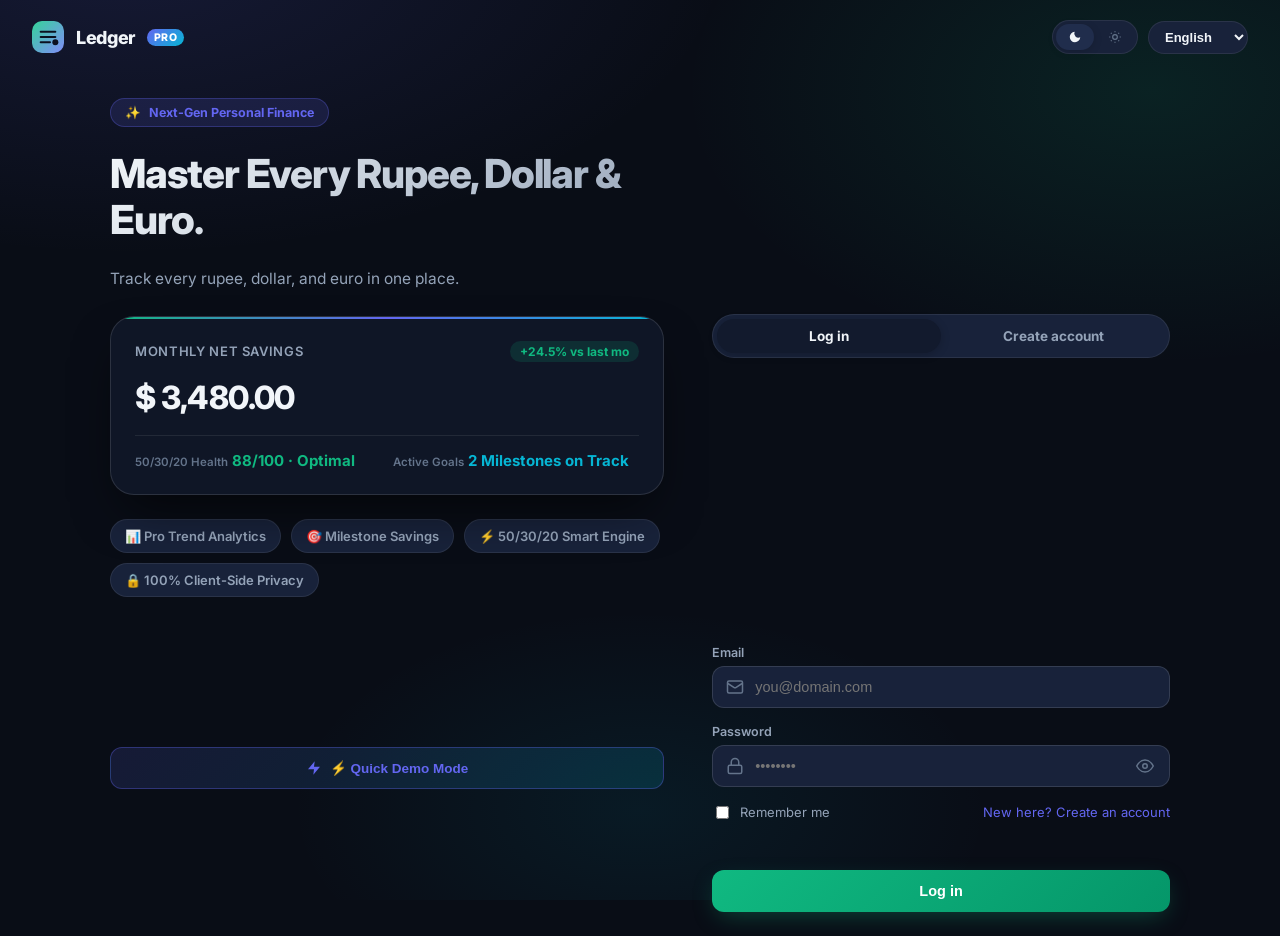
==== index.html @ 523d616c "feat: complete Ledger - next-gen personal wealth and financial operating system" ====
<!DOCTYPE html>
<html lang="en">
<head>
<meta charset="UTF-8">
<meta name="viewport" content="width=device-width, initial-scale=1.0">
<title>Ledger — Next-Gen Personal Wealth & Expenses</title>
<link rel="icon" href="assets/icon.svg" type="image/svg+xml">
<script src="js/theme.js?v=3.0"></script>
<link rel="preconnect" href="https://fonts.googleapis.com">
<link href="https://fonts.googleapis.com/css2?family=Inter:wght@400;500;600;700;800&display=swap" rel="stylesheet">
<link rel="stylesheet" href="css/style.css?v=3.0">
</head>
<body>

<div class="login-page-wrap">
  <!-- Top Navigation Header -->
  <header class="login-header">
    <div class="login-brand">
      <img src="assets/icon.svg" class="app-logo-img" width="34" height="34" alt="Ledger Logo">
      <span>Ledger</span>
      <span class="badge-pro">PRO</span>
    </div>
    <div class="login-header-actions">
      <div class="theme-switch">
        <button type="button" data-theme-btn="dark" title="Dark Mode">
          <svg viewBox="0 0 24 24" fill="currentColor"><path d="M21 12.6A9 9 0 1 1 11.4 3a7.2 7.2 0 0 0 9.6 9.6z"/></svg>
        </button>
        <button type="button" data-theme-btn="light" title="Light Mode">
          <svg viewBox="0 0 24 24" fill="none" stroke="currentColor" stroke-width="2"><circle cx="12" cy="12" r="4"/><path d="M12 2v2M12 20v2M4.9 4.9l1.4 1.4M17.7 17.7l1.4 1.4M2 12h2M20 12h2M4.9 19.1l1.4-1.4M17.7 6.3l1.4-1.4"/></svg>
        </button>
      </div>
      <select id="languageSelect" class="icon-select language-sync-select">
        <option value="en">English</option>
        <option value="hi">हिन्दी</option>
        <option value="es">Español</option>
        <option value="fr">Français</option>
      </select>
    </div>
  </header>

  <!-- Split Screen Content -->
  <main class="login-body">
    <div class="login-container-split">
      
      <!-- Left Showcase -->
      <section class="login-hero-showcase">
        <div class="hero-tag-badge">
          <span>✨</span>
          <span>Next-Gen Personal Finance</span>
        </div>
        <h1 class="hero-title">Master Every Rupee, Dollar & Euro.</h1>
        <p class="hero-subtitle" data-i18n="login_sub">
          Track every rupee, dollar, and euro in one place. Analyze spending velocity, automate 50/30/20 budgets, and crush your financial goals.
        </p>

        <!-- Dynamic Simulated Financial Card -->
        <div class="hero-preview-card">
          <div class="hero-card-header">
            <span class="hero-card-title">Monthly Net Savings</span>
            <span class="hero-card-badge">+24.5% vs last mo</span>
          </div>
          <div class="hero-card-amount">$ 3,480.00</div>
          
          <div class="hero-card-row">
            <div class="hero-card-stat">
              <span class="lbl">50/30/20 Health</span>
              <span class="num" style="color: var(--emerald);">88/100 · Optimal</span>
            </div>
            <div class="hero-card-stat">
              <span class="lbl">Active Goals</span>
              <span class="num" style="color: var(--cyan);">2 Milestones on Track</span>
            </div>
          </div>
        </div>

        <!-- Highlights Pills -->
        <div class="hero-feature-pills">
          <span class="hero-pill">📊 Pro Trend Analytics</span>
          <span class="hero-pill">🎯 Milestone Savings</span>
          <span class="hero-pill">⚡ 50/30/20 Smart Engine</span>
          <span class="hero-pill">🔒 100% Client-Side Privacy</span>
        </div>
      </section>

      <!-- Right Auth Card -->
        <!-- Active Session Quick Jump -->
        <div id="existingSessionNotice" class="hidden" style="margin-bottom: 16px; padding: 10px 14px; background: rgba(16, 185, 129, 0.12); border: 1px solid rgba(16, 185, 129, 0.3); border-radius: 10px; font-size: 13px; display: flex; align-items: center; justify-content: space-between;">
          <span style="color: var(--emerald); font-weight: 600;">Active: <span id="existingSessionEmail" style="color: var(--text-heading);"></span></span>
          <a href="app.html" style="color: var(--emerald); font-weight: 700; text-decoration: none;">Open App →</a>
        </div>

        <!-- Segmented Tab Switcher -->
        <div class="login-auth-tabs">
          <div class="login-auth-tab active" id="tabLogin" data-i18n="login_btn">Log in</div>
          <div class="login-auth-tab" id="tabSignup" data-i18n="signup_btn">Create account</div>
        </div>

        <!-- 1-Click Quick Demo Button -->
        <button type="button" class="btn-demo-mode" id="btnDemoLogin">
          <svg viewBox="0 0 24 24" width="16" height="16" fill="currentColor"><path d="M13 2L3 14h9l-1 8 10-12h-9l1-8z"/></svg>
          <span data-i18n="btn_demo_login">⚡ Quick Demo Mode</span>
        </button>

        <!-- LOGIN FORM -->
        <form id="loginForm">
          <div class="field">
            <label data-i18n="login_email">Email</label>
            <div class="input-with-icon">
              <svg class="input-icon-left" viewBox="0 0 24 24" width="18" height="18" fill="none" stroke="currentColor" stroke-width="2"><rect x="2" y="4" width="20" height="16" rx="2"/><path d="m22 7-8.97 5.7a1.94 1.94 0 0 1-2.06 0L2 7"/></svg>
              <input type="email" id="loginEmail" required autocomplete="email" placeholder="you@domain.com">
            </div>
          </div>

          <div class="field">
            <label data-i18n="login_password">Password</label>
            <div class="input-with-icon">
              <svg class="input-icon-left" viewBox="0 0 24 24" width="18" height="18" fill="none" stroke="currentColor" stroke-width="2"><rect x="3" y="11" width="18" height="11" rx="2" ry="2"/><path d="M7 11V7a5 5 0 0 1 10 0v4"/></svg>
              <input type="password" id="loginPassword" required autocomplete="current-password" placeholder="••••••••">
              <button type="button" class="input-toggle-pw" data-toggle-pw="loginPassword" title="Show/Hide Password">
                <svg viewBox="0 0 24 24" width="18" height="18" fill="none" stroke="currentColor" stroke-width="2"><path d="M1 12s4-8 11-8 11 8 11 8-4 8-11 8-11-8-11-8z"/><circle cx="12" cy="12" r="3"/></svg>
              </button>
            </div>
          </div>

          <div class="field-row-split">
            <label class="checkbox-wrap">
              <input type="checkbox" id="rememberMe">
              <span>Remember me</span>
            </label>
            <a href="#" id="toSignup" data-i18n="switch_to_signup">New here? Create account</a>
          </div>

          <div class="form-error" id="loginError"></div>

          <button type="submit" class="btn-primary" data-i18n="login_btn">Log in</button>
        </form>

        <!-- SIGNUP FORM -->
        <form id="signupForm" class="hidden">
          <div class="field">
            <label data-i18n="login_name">Full name</label>
            <div class="input-with-icon">
              <svg class="input-icon-left" viewBox="0 0 24 24" width="18" height="18" fill="none" stroke="currentColor" stroke-width="2"><path d="M20 21v-2a4 4 0 0 0-4-4H8a4 4 0 0 0-4 4v2"/><circle cx="12" cy="7" r="4"/></svg>
              <input type="text" id="signupName" required autocomplete="name" placeholder="Alex Vance">
            </div>
          </div>

          <div class="field">
            <label data-i18n="login_email">Email</label>
            <div class="input-with-icon">
              <svg class="input-icon-left" viewBox="0 0 24 24" width="18" height="18" fill="none" stroke="currentColor" stroke-width="2"><rect x="2" y="4" width="20" height="16" rx="2"/><path d="m22 7-8.97 5.7a1.94 1.94 0 0 1-2.06 0L2 7"/></svg>
              <input type="email" id="signupEmail" required autocomplete="email" placeholder="you@domain.com">
            </div>
          </div>

          <div class="field">
            <label data-i18n="login_password">Password</label>
            <div class="input-with-icon">
              <svg class="input-icon-left" viewBox="0 0 24 24" width="18" height="18" fill="none" stroke="currentColor" stroke-width="2"><rect x="3" y="11" width="18" height="11" rx="2" ry="2"/><path d="M7 11V7a5 5 0 0 1 10 0v4"/></svg>
              <input type="password" id="signupPassword" required autocomplete="new-password" placeholder="Create strong password">
              <button type="button" class="input-toggle-pw" data-toggle-pw="signupPassword" title="Show/Hide Password">
                <svg viewBox="0 0 24 24" width="18" height="18" fill="none" stroke="currentColor" stroke-width="2"><path d="M1 12s4-8 11-8 11 8 11 8-4 8-11 8-11-8-11-8z"/><circle cx="12" cy="12" r="3"/></svg>
              </button>
            </div>
            <!-- Password Strength Bar -->
            <div class="pw-strength-track">
              <div class="pw-strength-bar" id="pwStrengthBar"></div>
            </div>
            <span class="pw-strength-label" id="pwStrengthLabel"></span>
          </div>

          <div class="field-row-split">
            <span></span>
            <a href="#" id="toLogin" data-i18n="switch_to_login">Already have an account? Log in</a>
          </div>

          <div class="form-error" id="signupError"></div>

          <button type="submit" class="btn-primary" data-i18n="signup_btn">Create account</button>
        </form>

      </section>
    </div>
  </main>
</div>

<script src="js/i18n.js?v=3.0"></script>
<script src="js/currency.js?v=3.0"></script>
<script src="js/auth.js?v=3.0"></script>
</body>
</html>
---- css/style.css ----
:root {
  --bg: #090d16;
  --bg-elevated: #0e1526;
  --bg-card: rgba(18, 26, 45, 0.75);
  --surface: #121a2d;
  --surface-2: #18223a;
  --surface-3: #202d4c;
  --border: rgba(255, 255, 255, 0.08);
  --border-light: rgba(255, 255, 255, 0.12);
  --border-glow: rgba(99, 102, 241, 0.25);
  
  --text: #f1f5f9;
  --text-dim: #94a3b8;
  --text-faint: #64748b;

  --emerald: #10b981;
  --emerald-dim: rgba(16, 185, 129, 0.15);
  --emerald-glow: rgba(16, 185, 129, 0.35);

  --indigo: #6366f1;
  --indigo-dim: rgba(99, 102, 241, 0.15);
  --indigo-glow: rgba(99, 102, 241, 0.35);

  --rose: #f43f5e;
  --rose-dim: rgba(244, 63, 94, 0.15);
  --rose-glow: rgba(244, 63, 94, 0.35);

  --amber: #f59e0b;
  --amber-dim: rgba(245, 158, 11, 0.15);

  --cyan: #06b6d4;
  --cyan-dim: rgba(6, 182, 212, 0.15);

  --radius: 18px;
  --radius-sm: 12px;
  --radius-lg: 24px;
  --shadow: 0 16px 36px -12px rgba(0, 0, 0, 0.55);
  --shadow-lg: 0 24px 50px -15px rgba(0, 0, 0, 0.65);
  --topbar-bg: rgba(9, 13, 22, 0.85);

  --bg-glow-1: rgba(99, 102, 241, 0.14);
  --bg-glow-2: rgba(16, 185, 129, 0.12);
  --bg-glow-3: rgba(6, 182, 212, 0.08);
}

html[data-theme="light"] {
  --bg: #f8fafc;
  --bg-elevated: #ffffff;
  --bg-card: rgba(255, 255, 255, 0.85);
  --surface: #ffffff;
  --surface-2: #f1f5f9;
  --surface-3: #e2e8f0;
  --border: rgba(15, 23, 42, 0.08);
  --border-light: rgba(15, 23, 42, 0.12);
  --border-glow: rgba(99, 102, 241, 0.2);

  --text: #0f172a;
  --text-dim: #475569;
  --text-faint: #94a3b8;

  --emerald-dim: rgba(16, 185, 129, 0.12);
  --indigo-dim: rgba(99, 102, 241, 0.12);
  --rose-dim: rgba(244, 63, 94, 0.12);
  --amber-dim: rgba(245, 158, 11, 0.12);
  --cyan-dim: rgba(6, 182, 212, 0.12);

  --shadow: 0 12px 30px -10px rgba(15, 23, 42, 0.08);
  --shadow-lg: 0 20px 45px -12px rgba(15, 23, 42, 0.12);
  --topbar-bg: rgba(255, 255, 255, 0.85);

  --bg-glow-1: rgba(99, 102, 241, 0.07);
  --bg-glow-2: rgba(16, 185, 129, 0.06);
  --bg-glow-3: rgba(6, 182, 212, 0.05);
}

* { box-sizing: border-box; }

html, body {
  margin: 0;
  padding: 0;
  min-height: 100vh;
  background-color: var(--bg);
  background-image:
    radial-gradient(1000px 500px at 10% -5%, var(--bg-glow-1), transparent 60%),
    radial-gradient(850px 500px at 90% 10%, var(--bg-glow-2), transparent 55%),
    radial-gradient(700px 400px at 50% 90%, var(--bg-glow-3), transparent 50%);
  background-attachment: fixed;
  color: var(--text);
  font-family: "Inter", -apple-system, BlinkMacSystemFont, "Segoe UI", Roboto, sans-serif;
  -webkit-font-smoothing: antialiased;
  transition: background-color 0.25s ease, color 0.25s ease;
}

::-webkit-scrollbar { width: 8px; height: 8px; }
::-webkit-scrollbar-track { background: transparent; }
::-webkit-scrollbar-thumb { background: var(--surface-3); border-radius: 999px; }

a { color: var(--indigo); text-decoration: none; }
.hidden { display: none !important; }

img { max-width: 100%; height: auto; }
.app-logo-img,
.sidebar-brand img,
.topbar-mobile-brand img,
.login-brand img {
  width: 32px !important;
  height: 32px !important;
  max-width: 32px !important;
  max-height: 32px !important;
  object-fit: contain;
  flex-shrink: 0;
  display: block;
}

/* ==========================================================================
   BUTTONS & CONTROLS
   ========================================================================== */
.btn-primary {
  display: inline-flex;
  align-items: center;
  justify-content: center;
  gap: 8px;
  width: 100%;
  padding: 13px 20px;
  border-radius: var(--radius-sm);
  font-size: 14.5px;
  font-weight: 600;
  cursor: pointer;
  border: none;
  background: linear-gradient(135deg, #10b981, #059669);
  color: #ffffff;
  box-shadow: 0 8px 24px -6px var(--emerald-glow);
  transition: transform 0.15s ease, filter 0.15s ease, box-shadow 0.15s ease;
}
.btn-primary:hover {
  filter: brightness(1.08);
  transform: translateY(-1px);
  box-shadow: 0 12px 28px -6px var(--emerald-glow);
}
.btn-primary:active { transform: translateY(0); }

.btn-secondary {
  display: inline-flex;
  align-items: center;
  justify-content: center;
  gap: 8px;
  padding: 11px 18px;
  border-radius: var(--radius-sm);
  font-size: 14px;
  font-weight: 600;
  cursor: pointer;
  background: var(--surface-2);
  color: var(--text);
  border: 1px solid var(--border-light);
  transition: all 0.15s ease;
}
.btn-secondary:hover {
  background: var(--surface-3);
  border-color: var(--border-glow);
  transform: translateY(-1px);
}

.btn-demo-mode {
  display: inline-flex;
  align-items: center;
  justify-content: center;
  gap: 8px;
  width: 100%;
  padding: 12px 18px;
  border-radius: var(--radius-sm);
  font-size: 13.5px;
  font-weight: 700;
  cursor: pointer;
  background: linear-gradient(135deg, rgba(99, 102, 241, 0.15), rgba(6, 182, 212, 0.15));
  color: var(--indigo);
  border: 1px solid rgba(99, 102, 241, 0.35);
  transition: all 0.2s ease;
  margin-bottom: 20px;
}
.btn-demo-mode:hover {
  background: linear-gradient(135deg, rgba(99, 102, 241, 0.25), rgba(6, 182, 212, 0.25));
  border-color: var(--indigo);
  transform: translateY(-1px);
  box-shadow: 0 6px 20px -4px var(--indigo-glow);
}

.icon-btn {
  background: var(--surface-2);
  color: var(--text-dim);
  border: 1px solid var(--border);
  padding: 8px 14px;
  border-radius: 999px;
  font-size: 13px;
  font-weight: 600;
  cursor: pointer;
  display: inline-flex;
  align-items: center;
  gap: 6px;
  transition: all 0.15s ease;
}
.icon-btn:hover { color: var(--text); border-color: var(--indigo); }

.icon-select {
  background: var(--surface-2);
  color: var(--text);
  border: 1px solid var(--border);
  padding: 7px 12px;
  border-radius: 999px;
  font-size: 13px;
  font-weight: 600;
  cursor: pointer;
  outline: none;
  transition: border-color 0.15s ease;
}
.icon-select:focus, input:focus, select:focus, textarea:focus {
  outline: none;
  border-color: var(--indigo);
  box-shadow: 0 0 0 3px var(--indigo-dim);
}

/* Theme switcher switch */
.theme-switch {
  display: inline-flex;
  background: var(--surface-2);
  border: 1px solid var(--border);
  border-radius: 999px;
  padding: 3px;
  gap: 2px;
}
.theme-switch button {
  border: none;
  background: none;
  color: var(--text-faint);
  font-size: 12.5px;
  font-weight: 600;
  padding: 6px 12px;
  border-radius: 999px;
  cursor: pointer;
  display: flex;
  align-items: center;
  gap: 5px;
  transition: all 0.15s ease;
}
.theme-switch button svg { width: 14px; height: 14px; }
.theme-switch button.active {
  background: var(--surface-3);
  color: var(--text);
  box-shadow: 0 2px 8px rgba(0,0,0,0.15);
}

/* ==========================================================================
   LOGIN / SIGNUP MODERN SPLIT SCREEN
   ========================================================================== */
.login-page-wrap {
  min-height: 100vh;
  display: flex;
  flex-direction: column;
}

.login-header {
  padding: 20px 32px;
  display: flex;
  justify-content: space-between;
  align-items: center;
  z-index: 10;
}
.login-brand {
  display: flex;
  align-items: center;
  gap: 12px;
  font-weight: 800;
  font-size: 18px;
  letter-spacing: -0.02em;
}
.login-brand img { width: 34px; height: 34px; border-radius: 10px; }
.login-header-actions {
  display: flex;
  align-items: center;
  gap: 10px;
}

.login-body {
  flex: 1;
  display: flex;
  align-items: center;
  justify-content: center;
  padding: 24px;
}

.login-container-split {
  width: 100%;
  max-width: 1060px;
  display: grid;
  grid-template-columns: 1.15fr 0.95fr;
  gap: 48px;
  align-items: center;
}

@media (max-width: 900px) {
  .login-container-split {
    grid-template-columns: 1fr;
    max-width: 440px;
  }
  .login-hero-showcase {
    display: none !important;
  }
}

/* Left Hero Showcase */
.login-hero-showcase {
  display: flex;
  flex-direction: column;
  gap: 24px;
}
.hero-tag-badge {
  display: inline-flex;
  align-items: center;
  gap: 8px;
  padding: 6px 14px;
  border-radius: 999px;
  background: var(--indigo-dim);
  border: 1px solid rgba(99, 102, 241, 0.3);
  color: var(--indigo);
  font-size: 12.5px;
  font-weight: 700;
  width: fit-content;
}
.hero-title {
  font-size: 40px;
  font-weight: 800;
  line-height: 1.15;
  letter-spacing: -0.03em;
  margin: 0;
  background: linear-gradient(135deg, var(--text), var(--text-dim));
  -webkit-background-clip: text;
  -webkit-text-fill-color: transparent;
}
.hero-subtitle {
  font-size: 15.5px;
  line-height: 1.6;
  color: var(--text-dim);
  margin: 0;
}

/* Floating Simulated Financial Card */
.hero-preview-card {
  background: var(--bg-card);
  backdrop-filter: blur(20px);
  border: 1px solid var(--border-light);
  border-radius: var(--radius-lg);
  padding: 24px;
  box-shadow: var(--shadow-lg);
  position: relative;
  overflow: hidden;
}
.hero-preview-card::before {
  content: "";
  position: absolute;
  top: 0;
  left: 0;
  right: 0;
  height: 2px;
  background: linear-gradient(90deg, var(--emerald), var(--indigo), var(--cyan));
}
.hero-card-header {
  display: flex;
  justify-content: space-between;
  align-items: center;
  margin-bottom: 16px;
}
.hero-card-title { font-size: 13px; color: var(--text-dim); font-weight: 600; text-transform: uppercase; letter-spacing: 0.05em; }
.hero-card-badge { font-size: 12px; font-weight: 700; color: var(--emerald); background: var(--emerald-dim); padding: 3px 10px; border-radius: 999px; }
.hero-card-amount { font-size: 32px; font-weight: 800; letter-spacing: -0.02em; margin-bottom: 18px; }
.hero-card-row {
  display: grid;
  grid-template-columns: 1fr 1fr;
  gap: 12px;
  padding-top: 14px;
  border-top: 1px solid var(--border);
}
.hero-card-stat .lbl { font-size: 11.5px; color: var(--text-faint); font-weight: 600; }
.hero-card-stat .num { font-size: 15px; font-weight: 700; margin-top: 2px; }

.hero-feature-pills {
  display: flex;
  flex-wrap: wrap;
  gap: 10px;
}
.hero-pill {
  display: inline-flex;
  align-items: center;
  gap: 8px;
  padding: 8px 14px;
  background: var(--surface-2);
  border: 1px solid var(--border);
  border-radius: 999px;
  font-size: 13px;
  font-weight: 600;
  color: var(--text-dim);
}

/* Right Auth Card */
.login-card-container {
  background: var(--bg-card);
  backdrop-filter: blur(24px);
  border: 1px solid var(--border-light);
  border-radius: var(--radius-lg);
  padding: 38px 32px;
  box-shadow: var(--shadow-lg);
  width: 100%;
}

.login-auth-tabs {
  display: flex;
  background: var(--surface-2);
  padding: 4px;
  border-radius: 999px;
  border: 1px solid var(--border);
  margin-bottom: 22px;
}
.login-auth-tab {
  flex: 1;
  text-align: center;
  padding: 9px 0;
  font-size: 13.5px;
  font-weight: 700;
  color: var(--text-dim);
  cursor: pointer;
  border-radius: 999px;
  transition: all 0.2s ease;
}
.login-auth-tab.active {
  background: var(--surface);
  color: var(--text);
  box-shadow: 0 2px 10px rgba(0,0,0,0.2);
}

.field { margin-bottom: 16px; position: relative; }
.field label { display: block; font-size: 12.5px; font-weight: 600; color: var(--text-dim); margin-bottom: 6px; }
.input-with-icon { position: relative; display: flex; align-items: center; }
.input-icon-left { position: absolute; left: 14px; color: var(--text-faint); pointer-events: none; }
.input-with-icon input {
  width: 100%;
  padding: 12px 14px 12px 42px;
  border-radius: var(--radius-sm);
  border: 1px solid var(--border-light);
  background: var(--surface-2);
  color: var(--text);
  font-size: 14.5px;
  transition: all 0.15s ease;
}
.input-toggle-pw {
  position: absolute;
  right: 12px;
  background: none;
  border: none;
  color: var(--text-faint);
  cursor: pointer;
  padding: 4px;
  display: flex;
  align-items: center;
}
.input-toggle-pw:hover { color: var(--text); }

.field-row-split {
  display: flex;
  justify-content: space-between;
  align-items: center;
  font-size: 13px;
  color: var(--text-dim);
  margin-bottom: 18px;
}
.checkbox-wrap {
  display: flex;
  align-items: center;
  gap: 8px;
  cursor: pointer;
}
.checkbox-wrap input { cursor: pointer; accent-color: var(--indigo); }

.pw-strength-track {
  height: 4px;
  border-radius: 999px;
  background: var(--surface-3);
  margin-top: 6px;
  overflow: hidden;
}
.pw-strength-bar {
  height: 100%;
  width: 0%;
  transition: width 0.3s ease, background-color 0.3s ease;
}
.pw-strength-label {
  font-size: 11.5px;
  font-weight: 600;
  margin-top: 4px;
  display: block;
}

.form-error {
  color: var(--rose);
  font-size: 13px;
  min-height: 20px;
  margin-bottom: 10px;
  text-align: center;
}

.shake-error {
  animation: shake 0.4s ease-in-out;
}
@keyframes shake {
  0%, 100% { transform: translateX(0); }
  20%, 60% { transform: translateX(-6px); }
  40%, 80% { transform: translateX(6px); }
}

/* ==========================================================================
   APP SHELL LAYOUT (DESKTOP SIDEBAR + MOBILE BOTTOM BAR)
   ========================================================================== */
.app-layout {
  display: flex;
  min-height: 100vh;
}

/* Desktop Sidebar */
.app-sidebar {
  width: 250px;
  background: var(--bg-elevated);
  border-right: 1px solid var(--border);
  display: flex;
  flex-direction: column;
  position: sticky;
  top: 0;
  height: 100vh;
  z-index: 25;
}

.sidebar-brand {
  padding: 22px 20px;
  display: flex;
  align-items: center;
  gap: 12px;
  font-weight: 800;
  font-size: 18px;
  border-bottom: 1px solid var(--border);
}
.sidebar-brand img { width: 32px; height: 32px; border-radius: 9px; }
.badge-pro {
  font-size: 10.5px;
  font-weight: 800;
  padding: 2px 7px;
  border-radius: 999px;
  background: linear-gradient(135deg, var(--indigo), var(--cyan));
  color: #fff;
  letter-spacing: 0.05em;
}

.sidebar-nav {
  padding: 18px 12px;
  display: flex;
  flex-direction: column;
  gap: 4px;
  flex: 1;
}

.sidebar-link {
  display: flex;
  align-items: center;
  gap: 12px;
  padding: 11px 14px;
  border-radius: var(--radius-sm);
  color: var(--text-dim);
  font-size: 14px;
  font-weight: 600;
  cursor: pointer;
  background: transparent;
  border: none;
  width: 100%;
  text-align: left;
  transition: all 0.15s ease;
}
.sidebar-link svg { width: 20px; height: 20px; flex-shrink: 0; }
.sidebar-link:hover { color: var(--text); background: var(--surface-2); }
.sidebar-link.active {
  color: var(--emerald);
  background: var(--emerald-dim);
  font-weight: 700;
}

/* Sidebar mini widget */
.sidebar-widget {
  margin: 12px;
  padding: 14px;
  border-radius: var(--radius-sm);
  background: var(--surface-2);
  border: 1px solid var(--border);
}
.sidebar-widget-header {
  display: flex;
  justify-content: space-between;
  font-size: 11.5px;
  color: var(--text-faint);
  font-weight: 600;
  margin-bottom: 6px;
}
.sidebar-widget-amt {
  font-size: 15px;
  font-weight: 800;
  margin-bottom: 8px;
}
.sidebar-progress-track {
  height: 6px;
  border-radius: 999px;
  background: var(--surface-3);
  overflow: hidden;
}
.sidebar-progress-fill {
  height: 100%;
  background: linear-gradient(90deg, var(--emerald), var(--indigo));
  transition: width 0.4s ease;
}

.sidebar-footer {
  padding: 16px;
  border-top: 1px solid var(--border);
  display: flex;
  align-items: center;
  justify-content: space-between;
}
.sidebar-user-info {
  display: flex;
  align-items: center;
  gap: 10px;
  min-width: 0;
}
.user-avatar-initials {
  width: 36px;
  height: 36px;
  border-radius: 50%;
  background: linear-gradient(135deg, var(--indigo), var(--emerald));
  color: #fff;
  font-size: 13px;
  font-weight: 700;
  display: flex;
  align-items: center;
  justify-content: center;
  flex-shrink: 0;
}
.user-meta { min-width: 0; }
.user-name-display {
  font-size: 13.5px;
  font-weight: 700;
  white-space: nowrap;
  overflow: hidden;
  text-overflow: ellipsis;
}
.user-status-text { font-size: 11.5px; color: var(--emerald); }

/* Main app content container */
.app-main {
  flex: 1;
  display: flex;
  flex-direction: column;
  min-width: 0;
}

/* App Topbar */
.app-topbar {
  display: flex;
  align-items: center;
  justify-content: space-between;
  padding: 16px 28px;
  background: var(--topbar-bg);
  backdrop-filter: blur(16px);
  border-bottom: 1px solid var(--border);
  position: sticky;
  top: 0;
  z-index: 20;
}
.topbar-mobile-brand {
  display: none;
  align-items: center;
  gap: 10px;
  font-weight: 800;
  font-size: 17px;
}
.topbar-mobile-brand img { width: 30px; height: 30px; border-radius: 9px; }

.topbar-greeting {
  display: flex;
  flex-direction: column;
}
.topbar-greeting-sub { font-size: 12px; color: var(--text-faint); font-weight: 600; text-transform: uppercase; letter-spacing: 0.05em; }
.topbar-greeting-title { font-size: 18px; font-weight: 800; letter-spacing: -0.02em; }

.topbar-controls {
  display: flex;
  align-items: center;
  gap: 10px;
}

/* Section styling */
.section {
  max-width: 1140px;
  width: 100%;
  margin: 0 auto;
  padding: 28px 24px 96px;
  animation: fadeIn 0.25s ease;
}
@keyframes fadeIn {
  from { opacity: 0; transform: translateY(8px); }
  to { opacity: 1; transform: none; }
}

.section-header {
  display: flex;
  justify-content: space-between;
  align-items: center;
  margin-bottom: 24px;
  flex-wrap: wrap;
  gap: 12px;
}
.section-title {
  font-size: 24px;
  font-weight: 800;
  letter-spacing: -0.02em;
  margin: 0;
}
.section-desc {
  font-size: 13.5px;
  color: var(--text-dim);
  margin-top: 2px;
}

/* Responsive Hide/Show */
@media (max-width: 899px) {
  .app-sidebar { display: none !important; }
  .topbar-mobile-brand { display: flex !important; }
  .topbar-greeting { display: none; }
  .bottom-nav { display: flex !important; }
  .section { padding: 20px 16px 100px; }
}
@media (max-width: 680px) {
  .topbar-controls .active-rate-indicator { display: none; }
}
@media (min-width: 900px) {
  .bottom-nav { display: none !important; }
}

/* ==========================================================================
   CARDS & GRIDS
   ========================================================================== */
.card {
  background: var(--bg-card);
  backdrop-filter: blur(16px);
  border: 1px solid var(--border);
  border-radius: var(--radius);
  padding: 22px;
  margin-bottom: 20px;
  box-shadow: var(--shadow);
  transition: border-color 0.2s ease;
}
.card:hover { border-color: var(--border-light); }

.card-title {
  font-size: 13px;
  font-weight: 700;
  color: var(--text-dim);
  text-transform: uppercase;
  letter-spacing: 0.05em;
  margin: 0 0 16px;
  display: flex;
  align-items: center;
  justify-content: space-between;
}

/* 4 Metrics Strip */
.stats-grid-4 {
  display: grid;
  grid-template-columns: repeat(4, 1fr);
  gap: 16px;
  margin-bottom: 22px;
}
@media (max-width: 1024px) { .stats-grid-4 { grid-template-columns: repeat(2, 1fr); } }
@media (max-width: 480px) { .stats-grid-4 { grid-template-columns: 1fr; } }

.stat-card {
  background: var(--bg-card);
  backdrop-filter: blur(16px);
  border: 1px solid var(--border);
  border-radius: var(--radius);
  padding: 18px 20px;
  box-shadow: var(--shadow);
  display: flex;
  flex-direction: column;
  gap: 10px;
  position: relative;
  overflow: hidden;
}
.stat-card::after {
  content: "";
  position: absolute;
  top: 0; left: 0; right: 0;
  height: 3px;
}
.stat-card.stat-income::after { background: var(--emerald); }
.stat-card.stat-expense::after { background: var(--rose); }
.stat-card.stat-savings::after { background: var(--indigo); }
.stat-card.stat-goals::after { background: var(--cyan); }

.stat-header {
  display: flex;
  justify-content: space-between;
  align-items: center;
}
.stat-label { font-size: 12.5px; font-weight: 600; color: var(--text-dim); }
.stat-icon {
  width: 32px;
  height: 32px;
  border-radius: 9px;
  display: flex;
  align-items: center;
  justify-content: center;
  font-size: 15px;
}
.stat-income .stat-icon { background: var(--emerald-dim); color: var(--emerald); }
.stat-expense .stat-icon { background: var(--rose-dim); color: var(--rose); }
.stat-savings .stat-icon { background: var(--indigo-dim); color: var(--indigo); }
.stat-goals .stat-icon { background: var(--cyan-dim); color: var(--cyan); }

.stat-num {
  font-size: 24px;
  font-weight: 800;
  letter-spacing: -0.02em;
  font-feature-settings: "tnum";
}
.stat-income .stat-num { color: var(--emerald); }
.stat-expense .stat-num { color: var(--rose); }
.stat-savings .stat-num { color: var(--indigo); }
.stat-goals .stat-num { color: var(--cyan); }

.stat-subtext {
  font-size: 12px;
  color: var(--text-faint);
  display: flex;
  align-items: center;
  gap: 6px;
}

/* Monthly Budget Burn & Pace Meter */
.budget-pace-widget {
  background: var(--bg-card);
  backdrop-filter: blur(16px);
  border: 1px solid var(--border);
  border-radius: var(--radius);
  padding: 20px 22px;
  margin-bottom: 22px;
  box-shadow: var(--shadow);
}
.pace-header {
  display: flex;
  justify-content: space-between;
  align-items: center;
  margin-bottom: 12px;
}
.pace-title { font-size: 13.5px; font-weight: 700; color: var(--text); display: flex; align-items: center; gap: 8px; }
.pace-stats { font-size: 13px; font-weight: 700; color: var(--text-dim); }

.pace-bar-track {
  height: 10px;
  border-radius: 999px;
  background: var(--surface-2);
  overflow: hidden;
  margin-bottom: 12px;
}
.pace-bar-fill {
  height: 100%;
  border-radius: 999px;
  transition: width 0.4s ease;
}
.pace-bar-fill.bg-emerald { background: linear-gradient(90deg, #10b981, #34d399); }
.pace-bar-fill.bg-amber { background: linear-gradient(90deg, #f59e0b, #fbbf24); }
.pace-bar-fill.bg-rose { background: linear-gradient(90deg, #f43f5e, #fb7185); }

.pace-footer-meta {
  display: flex;
  justify-content: space-between;
  align-items: center;
  font-size: 12.5px;
  color: var(--text-dim);
}

/* 2-Column Dashboard Grid */
.dashboard-grid-2 {
  display: grid;
  grid-template-columns: 1.15fr 0.85fr;
  gap: 20px;
}
@media (max-width: 900px) { .dashboard-grid-2 { grid-template-columns: 1fr; } }

/* Recommendations Widget */
.rec-list { list-style: none; margin: 0; padding: 0; display: flex; flex-direction: column; gap: 10px; }
.rec-item {
  display: flex;
  gap: 12px;
  align-items: flex-start;
  font-size: 13.5px;
  line-height: 1.5;
  padding: 12px 14px;
  border-radius: var(--radius-sm);
  border: 1px solid var(--border);
  background: var(--surface-2);
}
.rec-item.rec-emerald { border-color: rgba(16, 185, 129, 0.3); background: rgba(16, 185, 129, 0.08); }
.rec-item.rec-amber { border-color: rgba(245, 158, 11, 0.3); background: rgba(245, 158, 11, 0.08); }
.rec-item.rec-rose { border-color: rgba(244, 63, 94, 0.3); background: rgba(244, 63, 94, 0.08); }
.rec-item.rec-indigo { border-color: rgba(99, 102, 241, 0.3); background: rgba(99, 102, 241, 0.08); }
.rec-icon { font-size: 16px; flex-shrink: 0; margin-top: 1px; }
.rec-text { color: var(--text); }

/* ==========================================================================
   TRANSACTIONS & EXPENSES LIST
   ========================================================================== */
.entry-row {
  display: flex;
  align-items: center;
  justify-content: space-between;
  gap: 14px;
  padding: 13px 8px;
  border-bottom: 1px solid var(--border);
  transition: background 0.15s ease;
}
.entry-row:last-child { border-bottom: none; }
.entry-row:hover { background: var(--surface-2); border-radius: 10px; }

.entry-left { display: flex; align-items: center; gap: 14px; min-width: 0; }
.entry-icon {
  width: 40px;
  height: 40px;
  border-radius: 12px;
  display: flex;
  align-items: center;
  justify-content: center;
  font-size: 18px;
  background: var(--surface-2);
  border: 1px solid var(--border);
  flex-shrink: 0;
}
.entry-info { min-width: 0; }
.entry-title { font-size: 14.5px; font-weight: 600; white-space: nowrap; overflow: hidden; text-overflow: ellipsis; }
.entry-sub {
  font-size: 12px;
  color: var(--text-faint);
  margin-top: 3px;
  display: flex;
  align-items: center;
  gap: 6px;
  flex-wrap: wrap;
}
.entry-notes { font-style: italic; color: var(--text-dim); }

.cat-badge {
  display: inline-block;
  font-size: 11px;
  font-weight: 700;
  padding: 2px 8px;
  border-radius: 999px;
  background: var(--emerald-dim);
  color: var(--emerald);
}

.pay-method-badge {
  display: inline-block;
  font-size: 11px;
  font-weight: 600;
  padding: 2px 7px;
  border-radius: 999px;
  background: var(--surface-3);
  color: var(--text-dim);
}

.entry-right {
  display: flex;
  align-items: center;
  gap: 12px;
  flex-shrink: 0;
}
.entry-amt { font-size: 15px; font-weight: 800; font-feature-settings: "tnum"; }
.entry-amt.expense { color: var(--rose); }
.entry-amt.income { color: var(--emerald); }

.entry-actions { display: flex; align-items: center; gap: 4px; }
.entry-btn-edit, .entry-del {
  background: none;
  border: none;
  color: var(--text-faint);
  cursor: pointer;
  padding: 6px;
  border-radius: 8px;
  display: flex;
  align-items: center;
  justify-content: center;
  transition: all 0.15s ease;
}
.entry-btn-edit:hover { color: var(--indigo); background: var(--indigo-dim); }
.entry-del:hover { color: var(--rose); background: var(--rose-dim); }

.list-empty {
  text-align: center;
  color: var(--text-faint);
  padding: 32px 16px;
  font-size: 14px;
}

/* Filter toolbar */
.expenses-filter-bar {
  display: grid;
  grid-template-columns: 2fr 1fr 1fr 1fr auto;
  gap: 12px;
  margin-bottom: 18px;
  align-items: center;
}
@media (max-width: 900px) {
  .expenses-filter-bar {
    grid-template-columns: 1fr 1fr;
  }
}
@media (max-width: 500px) {
  .expenses-filter-bar {
    grid-template-columns: 1fr;
  }
}

.search-input-wrap { position: relative; display: flex; align-items: center; }
.search-input-wrap svg { position: absolute; left: 12px; color: var(--text-faint); pointer-events: none; }
.search-input-wrap input {
  width: 100%;
  padding: 10px 14px 10px 38px;
  border-radius: var(--radius-sm);
  border: 1px solid var(--border);
  background: var(--surface-2);
  color: var(--text);
  font-size: 13.5px;
}

.filter-select {
  padding: 10px 12px;
  border-radius: var(--radius-sm);
  border: 1px solid var(--border);
  background: var(--surface-2);
  color: var(--text);
  font-size: 13px;
  font-weight: 600;
  cursor: pointer;
}

/* ==========================================================================
   ANALYSIS / CHARTS PRO HUB
   ========================================================================== */
.timeframe-selector-bar {
  display: flex;
  background: var(--surface-2);
  border: 1px solid var(--border);
  border-radius: 999px;
  padding: 4px;
  gap: 4px;
  width: fit-content;
  margin-bottom: 22px;
}
.timeframe-btn {
  border: none;
  background: none;
  color: var(--text-dim);
  font-size: 13px;
  font-weight: 700;
  padding: 7px 16px;
  border-radius: 999px;
  cursor: pointer;
  transition: all 0.15s ease;
}
.timeframe-btn.active {
  background: var(--surface);
  color: var(--text);
  box-shadow: 0 2px 8px rgba(0,0,0,0.15);
}

.analysis-charts-grid {
  display: grid;
  grid-template-columns: 1.15fr 0.85fr;
  gap: 20px;
  margin-bottom: 20px;
}
@media (max-width: 900px) { .analysis-charts-grid { grid-template-columns: 1fr; } }

.chart-card-container {
  min-height: 320px;
  position: relative;
}

/* Category Doughnut Center HUD */
.doughnut-hud-wrapper {
  position: relative;
  height: 280px;
  display: flex;
  align-items: center;
  justify-content: center;
}
.doughnut-center-hud {
  position: absolute;
  text-align: center;
  pointer-events: none;
}
.doughnut-center-hud .hud-lbl { font-size: 12px; color: var(--text-faint); font-weight: 600; text-transform: uppercase; }
.doughnut-center-hud .hud-amt { font-size: 22px; font-weight: 800; color: var(--text); letter-spacing: -0.02em; margin-top: 2px; }
.doughnut-center-hud .hud-sub { font-size: 11.5px; color: var(--text-dim); }

/* Category Matrix List */
.cat-matrix-list {
  display: flex;
  flex-direction: column;
  gap: 10px;
  max-height: 280px;
  overflow-y: auto;
  padding-right: 4px;
}
.cat-matrix-item {
  padding: 8px 10px;
  border-radius: 10px;
  background: var(--surface-2);
  border: 1px solid var(--border);
}
.cat-matrix-header {
  display: flex;
  justify-content: space-between;
  align-items: center;
  margin-bottom: 6px;
}
.cat-matrix-left { display: flex; align-items: center; gap: 8px; font-size: 13px; font-weight: 600; }
.cat-matrix-badge {
  width: 24px;
  height: 24px;
  border-radius: 6px;
  display: inline-flex;
  align-items: center;
  justify-content: center;
  font-size: 12px;
}
.cat-matrix-right { font-size: 13px; font-weight: 700; display: flex; align-items: center; gap: 8px; }
.cat-matrix-pct { color: var(--text-faint); font-size: 12px; font-weight: 600; }
.cat-matrix-bar-track { height: 5px; border-radius: 999px; background: var(--surface-3); overflow: hidden; }
.cat-matrix-bar-fill { height: 100%; border-radius: 999px; }

/* Financial Health Score Widget */
.health-score-container {
  display: flex;
  align-items: center;
  gap: 24px;
  padding: 16px;
  background: var(--surface-2);
  border-radius: var(--radius-sm);
  border: 1px solid var(--border);
  margin-top: 14px;
}
@media (max-width: 600px) { .health-score-container { flex-direction: column; text-align: center; } }

.health-circle-wrap {
  width: 86px;
  height: 86px;
  border-radius: 50%;
  background: linear-gradient(135deg, rgba(16, 185, 129, 0.2), rgba(99, 102, 241, 0.2));
  border: 3px solid var(--emerald);
  display: flex;
  flex-direction: column;
  align-items: center;
  justify-content: center;
  flex-shrink: 0;
}
.health-score-num { font-size: 26px; font-weight: 800; color: var(--emerald); line-height: 1; }
.health-score-max { font-size: 11px; color: var(--text-faint); font-weight: 600; }

.health-details { flex: 1; }
.health-score-badge {
  display: inline-block;
  padding: 3px 10px;
  border-radius: 999px;
  font-size: 12px;
  font-weight: 700;
  margin-bottom: 6px;
}
.badge-emerald { background: var(--emerald-dim); color: var(--emerald); }
.badge-indigo { background: var(--indigo-dim); color: var(--indigo); }
.badge-amber { background: var(--amber-dim); color: var(--amber); }
.badge-rose { background: var(--rose-dim); color: var(--rose); }

.health-score-msg { font-size: 13px; color: var(--text-dim); line-height: 1.5; margin: 0 0 10px; }

.health-503020-bars {
  display: grid;
  grid-template-columns: repeat(3, 1fr);
  gap: 8px;
}
.health-bar-col .lbl { font-size: 11px; color: var(--text-faint); font-weight: 600; display: block; margin-bottom: 4px; }
.health-mini-track { height: 6px; border-radius: 999px; background: var(--surface-3); overflow: hidden; }
.health-mini-fill { height: 100%; border-radius: 999px; }

/* ==========================================================================
   SAVINGS GOALS
   ========================================================================== */
.goals-grid {
  display: grid;
  grid-template-columns: repeat(auto-fill, minmax(320px, 1fr));
  gap: 18px;
}

.goal-card {
  background: var(--bg-card);
  backdrop-filter: blur(16px);
  border: 1px solid var(--border);
  border-radius: var(--radius);
  padding: 20px;
  box-shadow: var(--shadow);
  display: flex;
  flex-direction: column;
  gap: 14px;
  transition: transform 0.2s ease, border-color 0.2s ease;
}
.goal-card:hover { transform: translateY(-2px); border-color: var(--border-light); }
.goal-card.goal-completed {
  border-color: rgba(16, 185, 129, 0.4);
  background: linear-gradient(180deg, var(--bg-card), rgba(16, 185, 129, 0.05));
}

.goal-top {
  display: flex;
  justify-content: space-between;
  align-items: flex-start;
}
.goal-header-left { display: flex; align-items: center; gap: 12px; }
.goal-icon-badge {
  width: 42px;
  height: 42px;
  border-radius: 12px;
  background: var(--indigo-dim);
  display: flex;
  align-items: center;
  justify-content: center;
  font-size: 20px;
}
.goal-name { font-size: 16px; font-weight: 700; color: var(--text); }
.goal-target-sub { font-size: 12px; color: var(--text-faint); margin-top: 2px; }
.goal-days-badge {
  display: inline-block;
  padding: 2px 7px;
  border-radius: 999px;
  background: var(--surface-2);
  color: var(--cyan);
  font-size: 11px;
  font-weight: 600;
}

.goal-pct-badge {
  font-size: 13px;
  font-weight: 800;
  padding: 4px 10px;
  border-radius: 999px;
  background: var(--indigo-dim);
  color: var(--indigo);
}
.goal-pct-badge.completed { background: var(--emerald-dim); color: var(--emerald); }

.goal-metrics {
  display: grid;
  grid-template-columns: repeat(3, 1fr);
  gap: 8px;
  background: var(--surface-2);
  padding: 12px 10px;
  border-radius: var(--radius-sm);
  text-align: center;
}
.goal-metric-col .lbl { font-size: 11px; color: var(--text-faint); font-weight: 600; display: block; margin-bottom: 2px; }
.goal-metric-col .val { font-size: 13.5px; font-weight: 800; }
.goal-metric-col .val.emerald { color: var(--emerald); }

.goal-bar-track {
  height: 9px;
  border-radius: 999px;
  background: var(--surface-2);
  overflow: hidden;
}
.goal-bar-fill {
  height: 100%;
  border-radius: 999px;
  background: linear-gradient(90deg, var(--emerald), var(--cyan));
  transition: width 0.4s ease;
}

.goal-quick-actions {
  display: flex;
  align-items: center;
  gap: 8px;
  flex-wrap: wrap;
}
.goal-chip-btn {
  background: var(--surface-2);
  border: 1px solid var(--border);
  color: var(--text-dim);
  border-radius: 999px;
  padding: 6px 12px;
  font-size: 12px;
  font-weight: 700;
  cursor: pointer;
  transition: all 0.15s ease;
}
.goal-chip-btn:hover { background: var(--surface-3); color: var(--text); border-color: var(--indigo); }

.goal-fund-input-wrap {
  display: flex;
  flex: 1;
  min-width: 140px;
  gap: 6px;
}
.goal-fund-input-wrap input {
  flex: 1;
  padding: 7px 10px;
  border-radius: 8px;
  border: 1px solid var(--border);
  background: var(--surface-2);
  color: var(--text);
  font-size: 13px;
}
.btn-deposit {
  padding: 7px 12px;
  border-radius: 8px;
  background: var(--indigo-dim);
  color: var(--indigo);
  border: 1px solid rgba(99, 102, 241, 0.3);
  font-size: 12.5px;
  font-weight: 700;
  cursor: pointer;
  white-space: nowrap;
}
.btn-deposit:hover { background: var(--indigo); color: #fff; }

.goal-del-btn {
  background: none;
  border: none;
  color: var(--text-faint);
  cursor: pointer;
  padding: 6px;
  border-radius: 8px;
  display: flex;
  align-items: center;
}
.goal-del-btn:hover { color: var(--rose); background: var(--rose-dim); }

/* ==========================================================================
   CALCULATOR & 50/30/20 PLANNER
   ========================================================================== */
.calc-card-container {
  max-width: 460px;
  margin: 0 auto 24px;
}
.calc-display-wrap {
  background: var(--surface-2);
  border: 1px solid var(--border);
  border-radius: var(--radius-sm);
  padding: 18px 16px;
  margin-bottom: 16px;
  text-align: right;
}
.calc-sub-display {
  font-size: 13px;
  color: var(--text-faint);
  min-height: 18px;
  margin-bottom: 4px;
}
.calc-display {
  font-size: 36px;
  font-weight: 800;
  letter-spacing: -0.02em;
  font-feature-settings: "tnum";
  overflow-x: auto;
  white-space: nowrap;
}

.calc-grid {
  display: grid;
  grid-template-columns: repeat(4, 1fr);
  gap: 10px;
}
.calc-grid button {
  padding: 16px 0;
  border-radius: var(--radius-sm);
  border: 1px solid var(--border);
  background: var(--surface-2);
  color: var(--text);
  font-size: 17px;
  font-weight: 700;
  cursor: pointer;
  transition: all 0.12s ease;
}
.calc-grid button:active { transform: scale(0.95); }
.calc-grid button:hover { background: var(--surface-3); border-color: var(--border-light); }
.calc-grid button.op { background: var(--indigo-dim); color: var(--indigo); border-color: rgba(99, 102, 241, 0.25); }
.calc-grid button.clear { background: var(--rose-dim); color: var(--rose); border-color: rgba(244, 63, 94, 0.25); }
.calc-grid button.eq {
  background: linear-gradient(135deg, var(--emerald), #059669);
  color: #fff;
  border: none;
  box-shadow: 0 4px 14px -3px var(--emerald-glow);
}

.budget-comparison-grid {
  display: grid;
  grid-template-columns: repeat(3, 1fr);
  gap: 14px;
  margin-top: 14px;
}
@media (max-width: 600px) { .budget-comparison-grid { grid-template-columns: 1fr; } }

.budget-box {
  background: var(--surface-2);
  border: 1px solid var(--border);
  border-radius: var(--radius-sm);
  padding: 16px;
  display: flex;
  flex-direction: column;
  gap: 8px;
}
.budget-box .lbl { font-size: 12px; color: var(--text-dim); font-weight: 700; }
.budget-box .target-num { font-size: 20px; font-weight: 800; color: var(--text); }
.budget-box .actual-sub { font-size: 12px; color: var(--text-faint); margin-top: 4px; }

/* ==========================================================================
   SETTINGS & MODALS
   ========================================================================== */
.settings-section-card {
  margin-bottom: 20px;
}
.settings-row {
  display: flex;
  align-items: center;
  justify-content: space-between;
  gap: 16px;
  padding: 16px 4px;
  border-bottom: 1px solid var(--border);
}
.settings-row:last-child { border-bottom: none; }
.settings-label { font-size: 15px; font-weight: 700; }
.settings-sub { font-size: 13px; color: var(--text-faint); margin-top: 2px; }

.btn-danger {
  display: inline-flex;
  align-items: center;
  justify-content: center;
  gap: 8px;
  padding: 10px 18px;
  border-radius: var(--radius-sm);
  font-size: 13.5px;
  font-weight: 700;
  cursor: pointer;
  background: var(--rose-dim);
  color: var(--rose);
  border: 1px solid rgba(244, 63, 94, 0.35);
  transition: all 0.15s ease;
}
.btn-danger:hover {
  background: rgba(244, 63, 94, 0.25);
  border-color: var(--rose);
}

.settings-toast {
  font-size: 13px;
  color: var(--emerald);
  min-height: 20px;
  margin-top: 10px;
  font-weight: 600;
}

/* Modal overlay */
.modal-overlay {
  position: fixed;
  top: 0; left: 0; right: 0; bottom: 0;
  background: rgba(0, 0, 0, 0.7);
  backdrop-filter: blur(8px);
  display: flex;
  align-items: center;
  justify-content: center;
  z-index: 50;
  padding: 20px;
}
.modal-dialog {
  background: var(--bg-card);
  backdrop-filter: blur(24px);
  border: 1px solid var(--border-light);
  border-radius: var(--radius-lg);
  padding: 28px;
  max-width: 500px;
  width: 100%;
  box-shadow: var(--shadow-lg);
}
.modal-title { font-size: 18px; font-weight: 800; margin: 0 0 18px; }
.modal-actions { display: flex; justify-content: flex-end; gap: 10px; margin-top: 20px; }

/* Forms elements */
.form-row { margin-bottom: 16px; }
.form-row label { display: block; font-size: 12.5px; font-weight: 600; color: var(--text-dim); margin-bottom: 6px; }
.form-row input, .form-row select, .form-row textarea {
  width: 100%;
  padding: 11px 13px;
  border-radius: var(--radius-sm);
  border: 1px solid var(--border-light);
  background: var(--surface-2);
  color: var(--text);
  font-size: 14.5px;
}
.form-grid-2 { display: grid; grid-template-columns: 1fr 1fr; gap: 12px; }
@media (max-width: 480px) { .form-grid-2 { grid-template-columns: 1fr; } }

/* Mobile Bottom Nav */
.bottom-nav {
  position: fixed;
  bottom: 0; left: 0; right: 0;
  z-index: 30;
  display: flex;
  justify-content: space-around;
  background: var(--topbar-bg);
  backdrop-filter: blur(18px);
  border-top: 1px solid var(--border);
  padding: 8px 6px calc(8px + env(safe-area-inset-bottom));
}
.nav-btn {
  background: none;
  border: none;
  color: var(--text-faint);
  cursor: pointer;
  display: flex;
  flex-direction: column;
  align-items: center;
  gap: 4px;
  font-size: 11px;
  font-weight: 600;
  padding: 6px 8px;
  border-radius: 12px;
  flex: 1;
  max-width: 88px;
  transition: all 0.15s ease;
}
.nav-btn svg { width: 22px; height: 22px; }
.nav-btn.active { color: var(--emerald); background: var(--emerald-dim); }

/* ==========================================================================
   AI FINANCIAL COPILOT & WEALTH INTELLIGENCE
   ========================================================================== */

.ai-copilot-card {
  position: relative;
  overflow: hidden;
  border: 1px solid rgba(99, 102, 241, 0.28) !important;
  background: linear-gradient(135deg, rgba(18, 26, 45, 0.85) 0%, rgba(24, 34, 58, 0.75) 100%) !important;
  box-shadow: 0 12px 32px -8px rgba(0, 0, 0, 0.45), 0 0 20px -8px rgba(99, 102, 241, 0.2) !important;
}

.ai-copilot-header {
  display: flex;
  justify-content: space-between;
  align-items: center;
  margin-bottom: 16px;
  padding-bottom: 12px;
  border-bottom: 1px solid var(--border);
}

.ai-copilot-orb {
  width: 34px;
  height: 34px;
  border-radius: 50%;
  background: linear-gradient(135deg, #6366f1, #06b6d4);
  display: flex;
  align-items: center;
  justify-content: center;
  font-size: 15px;
  color: #fff;
  font-weight: 800;
  box-shadow: 0 0 16px rgba(99, 102, 241, 0.55);
  animation: aiOrbPulse 3s ease-in-out infinite;
}

.ai-copilot-orb-lg {
  width: 44px;
  height: 44px;
  border-radius: 50%;
  background: linear-gradient(135deg, #6366f1, #06b6d4);
  display: flex;
  align-items: center;
  justify-content: center;
  font-size: 20px;
  color: #fff;
  font-weight: 800;
  box-shadow: 0 0 22px rgba(99, 102, 241, 0.6);
  animation: aiOrbPulse 3s ease-in-out infinite;
}

@keyframes aiOrbPulse {
  0%, 100% {
    transform: scale(1);
    box-shadow: 0 0 14px rgba(99, 102, 241, 0.45);
  }
  50% {
    transform: scale(1.06);
    box-shadow: 0 0 24px rgba(6, 182, 212, 0.7);
  }
}

.ai-copilot-title {
  font-size: 15px;
  font-weight: 800;
  letter-spacing: -0.2px;
  color: var(--text);
}

.ai-copilot-status {
  font-size: 12px;
  font-weight: 600;
  color: var(--emerald);
  margin-top: 2px;
  transition: color 0.2s ease;
}

.ai-copilot-badge {
  font-size: 10px;
  font-weight: 800;
  letter-spacing: 0.5px;
  padding: 2px 7px;
  border-radius: 999px;
  background: linear-gradient(135deg, rgba(99, 102, 241, 0.25), rgba(6, 182, 212, 0.25));
  color: #a5b4fc;
  border: 1px solid rgba(99, 102, 241, 0.4);
}

.ai-insights-container {
  display: flex;
  flex-direction: column;
  gap: 10px;
  margin-bottom: 16px;
}

.ai-insight-card {
  padding: 12px 14px;
  border-radius: var(--radius-sm);
  background: var(--surface-2);
  border: 1px solid var(--border);
  border-left-width: 4px;
  transition: transform 0.15s ease, border-color 0.15s ease;
}

.ai-insight-card:hover {
  transform: translateX(2px);
  border-color: var(--border-light);
}

.ai-insight-emerald {
  border-left-color: var(--emerald);
  background: linear-gradient(90deg, rgba(16, 185, 129, 0.08) 0%, var(--surface-2) 60%);
}

.ai-insight-amber {
  border-left-color: var(--amber);
  background: linear-gradient(90deg, rgba(245, 158, 11, 0.08) 0%, var(--surface-2) 60%);
}

.ai-insight-rose {
  border-left-color: var(--rose);
  background: linear-gradient(90deg, rgba(244, 63, 94, 0.08) 0%, var(--surface-2) 60%);
}

.ai-insight-indigo {
  border-left-color: var(--indigo);
  background: linear-gradient(90deg, rgba(99, 102, 241, 0.08) 0%, var(--surface-2) 60%);
}

.ai-insight-top {
  display: flex;
  align-items: center;
  gap: 8px;
  margin-bottom: 4px;
}

.ai-insight-icon {
  font-size: 15px;
}

.ai-insight-title {
  font-size: 13.5px;
  font-weight: 700;
  color: var(--text);
}

.ai-insight-desc {
  font-size: 12.5px;
  color: var(--text-dim);
  line-height: 1.45;
  padding-left: 24px;
}

.ai-quick-chips {
  display: flex;
  flex-wrap: wrap;
  gap: 6px;
  padding-top: 12px;
  border-top: 1px solid var(--border);
}

.ai-chip {
  background: var(--surface-3);
  color: var(--text-dim);
  border: 1px solid var(--border-light);
  padding: 6px 12px;
  border-radius: 999px;
  font-size: 12px;
  font-weight: 600;
  cursor: pointer;
  transition: all 0.15s ease;
}

.ai-chip:hover {
  background: var(--indigo-dim);
  color: #c7d2fe;
  border-color: rgba(99, 102, 241, 0.4);
  transform: translateY(-1px);
}

/* ==========================================================================
   AI ADVISOR MODAL & CHAT INTERFACE
   ========================================================================== */

.ai-advisor-dialog {
  max-width: 680px !important;
  width: 95% !important;
  height: 82vh;
  max-height: 720px;
  display: flex;
  flex-direction: column;
  padding: 0 !important;
  overflow: hidden;
}

.ai-modal-header {
  display: flex;
  justify-content: space-between;
  align-items: center;
  padding: 20px 24px;
  border-bottom: 1px solid var(--border);
  background: var(--surface);
}

.ai-modal-context {
  font-size: 11.5px;
  color: var(--cyan);
  font-weight: 600;
  margin-top: 3px;
}

.ai-chat-thread {
  flex: 1;
  overflow-y: auto;
  padding: 20px 24px;
  display: flex;
  flex-direction: column;
  gap: 16px;
  background: rgba(10, 14, 25, 0.4);
}

.ai-chat-bubble {
  display: flex;
  gap: 12px;
  max-width: 88%;
}

.ai-chat-bubble.ai {
  align-self: flex-start;
}

.ai-chat-bubble.user {
  align-self: flex-end;
  flex-direction: row-reverse;
}

.bubble-avatar {
  width: 32px;
  height: 32px;
  border-radius: 50%;
  background: linear-gradient(135deg, #6366f1, #06b6d4);
  color: #fff;
  display: flex;
  align-items: center;
  justify-content: center;
  font-size: 14px;
  font-weight: 800;
  flex-shrink: 0;
  box-shadow: 0 0 10px rgba(99, 102, 241, 0.4);
}

.bubble-content {
  padding: 14px 16px;
  border-radius: 16px;
  font-size: 13.5px;
  line-height: 1.55;
  color: var(--text);
}

.ai-chat-bubble.ai .bubble-content {
  background: var(--surface-2);
  border: 1px solid var(--border-light);
  border-top-left-radius: 4px;
}

.ai-chat-bubble.user .bubble-content {
  background: var(--indigo);
  color: #ffffff;
  border-top-right-radius: 4px;
  font-weight: 500;
}

.ai-modal-quick-chips {
  display: flex;
  gap: 6px;
  padding: 10px 24px;
  overflow-x: auto;
  background: var(--surface);
  border-top: 1px solid var(--border);
}

.ai-modal-chip {
  white-space: nowrap;
  background: var(--surface-2);
  border: 1px solid var(--border);
  color: var(--text-dim);
  font-size: 11.5px;
  font-weight: 600;
  padding: 5px 11px;
  border-radius: 999px;
  cursor: pointer;
  transition: all 0.15s ease;
}

.ai-modal-chip:hover {
  background: var(--indigo-dim);
  color: #c7d2fe;
  border-color: rgba(99, 102, 241, 0.4);
}

.ai-chat-form {
  display: flex;
  gap: 10px;
  padding: 16px 24px;
  background: var(--surface);
  border-top: 1px solid var(--border);
}

.ai-chat-form input {
  flex: 1;
  padding: 12px 16px;
  border-radius: var(--radius-sm);
  border: 1px solid var(--border-light);
  background: var(--surface-2);
  color: var(--text);
  font-size: 14px;
}

.ai-chat-form input:focus {
  outline: none;
  border-color: var(--indigo);
  box-shadow: 0 0 0 3px rgba(99, 102, 241, 0.2);
}

/* ==========================================================================
   MARKET FOREX TRENDS & FLUCTUATION MODAL
   ========================================================================== */

.forex-trend-pill {
  transition: all 0.15s ease;
}
.forex-trend-pill:hover {
  transform: translateY(-1px);
  box-shadow: 0 4px 12px -2px rgba(16, 185, 129, 0.25);
}

.forex-trend-indicator.trend-up {
  color: var(--rose);
}
.forex-trend-indicator.trend-down {
  color: var(--emerald);
}
.forex-trend-indicator.trend-neutral {
  color: var(--text-dim);
}

.forex-modal-dialog {
  max-width: 580px !important;
  width: 95% !important;
}

.forex-modal-header-hero {
  display: flex;
  align-items: center;
  gap: 14px;
  padding: 16px;
  background: var(--surface-2);
  border-radius: var(--radius-sm);
  border: 1px solid var(--border-light);
  margin-bottom: 18px;
}

.forex-code-badge {
  width: 48px;
  height: 48px;
  border-radius: 12px;
  background: linear-gradient(135deg, #10b981, #06b6d4);
  color: #fff;
  font-size: 16px;
  font-weight: 800;
  display: flex;
  align-items: center;
  justify-content: center;
  box-shadow: 0 4px 14px rgba(16, 185, 129, 0.35);
  flex-shrink: 0;
}

.forex-stats-grid {
  display: grid;
  grid-template-columns: repeat(3, 1fr);
  gap: 10px;
  margin-bottom: 16px;
}

@media (max-width: 540px) {
  .forex-stats-grid {
    grid-template-columns: 1fr;
  }
}

.forex-stat-card {
  padding: 12px;
  border-radius: var(--radius-sm);
  background: var(--surface-2);
  border: 1px solid var(--border);
  display: flex;
  flex-direction: column;
}

.forex-stat-label {
  font-size: 11px;
  font-weight: 700;
  color: var(--text-faint);
  text-transform: uppercase;
  letter-spacing: 0.4px;
  margin-bottom: 4px;
}

.forex-stat-val {
  font-size: 16px;
  font-weight: 800;
  color: var(--text);
  margin-bottom: 2px;
}

.forex-stat-val.val-up {
  color: var(--rose);
}

.forex-stat-val.val-down {
  color: var(--emerald);
}

.forex-stat-sub {
  font-size: 11px;
  color: var(--text-dim);
}

.forex-macro-box {
  padding: 12px 14px;
  border-radius: var(--radius-sm);
  background: rgba(6, 182, 212, 0.08);
  border: 1px solid rgba(6, 182, 212, 0.22);
  margin-bottom: 10px;
}

.forex-advice-box {
  padding: 12px 14px;
  border-radius: var(--radius-sm);
  background: rgba(99, 102, 241, 0.08);
  border: 1px solid rgba(99, 102, 241, 0.22);
  margin-bottom: 10px;
}

/* ==========================================================================
   SAVINGS PORTFOLIO BANNER & FOREX SENSITIVITY
   ========================================================================== */

.savings-portfolio-banner {
  background: linear-gradient(135deg, rgba(18, 26, 45, 0.85) 0%, rgba(20, 32, 55, 0.8) 100%) !important;
  border: 1px solid rgba(16, 185, 129, 0.25) !important;
  box-shadow: 0 14px 34px -10px rgba(0, 0, 0, 0.5) !important;
  margin-bottom: 22px;
}

.savings-banner-header {
  display: flex;
  justify-content: space-between;
  align-items: center;
  flex-wrap: wrap;
  gap: 12px;
  margin-bottom: 18px;
  padding-bottom: 14px;
  border-bottom: 1px solid var(--border);
}

.savings-banner-sub {
  font-size: 11px;
  font-weight: 700;
  text-transform: uppercase;
  letter-spacing: 0.6px;
  color: var(--emerald);
  display: block;
}

.savings-banner-title {
  font-size: 18px;
  font-weight: 800;
  color: var(--text);
  margin: 3px 0 0;
}

.forex-buffer-control {
  display: flex;
  align-items: center;
  gap: 8px;
  background: var(--surface-2);
  padding: 5px 10px;
  border-radius: var(--radius-sm);
  border: 1px solid var(--border);
}

.forex-buffer-label {
  font-size: 11.5px;
  font-weight: 600;
  color: var(--text-dim);
}

.forex-buffer-pills {
  display: flex;
  gap: 4px;
}

.buffer-pill {
  border: 1px solid var(--border);
  background: var(--surface-3);
  color: var(--text-dim);
  font-size: 11px;
  font-weight: 700;
  padding: 4px 8px;
  border-radius: 6px;
  cursor: pointer;
  transition: all 0.15s ease;
}

.buffer-pill:hover {
  color: var(--text);
  border-color: var(--indigo);
}

.buffer-pill.active {
  background: var(--emerald-dim);
  color: var(--emerald);
  border-color: rgba(16, 185, 129, 0.4);
}

.savings-metrics-grid {
  display: grid;
  grid-template-columns: repeat(4, 1fr);
  gap: 12px;
  margin-bottom: 16px;
}

@media (max-width: 820px) {
  .savings-metrics-grid {
    grid-template-columns: 1fr 1fr;
  }
}
@media (max-width: 480px) {
  .savings-metrics-grid {
    grid-template-columns: 1fr;
  }
}

.savings-metric-box {
  background: var(--surface-2);
  border: 1px solid var(--border);
  border-radius: var(--radius-sm);
  padding: 14px;
  display: flex;
  flex-direction: column;
}

.savings-metric-box .lbl {
  font-size: 11px;
  font-weight: 700;
  text-transform: uppercase;
  letter-spacing: 0.5px;
  color: var(--text-faint);
  margin-bottom: 4px;
}

.savings-metric-box .val {
  font-size: 18px;
  font-weight: 800;
  color: var(--text);
  letter-spacing: -0.02em;
  margin-bottom: 3px;
}

.savings-metric-box .sub {
  font-size: 11.5px;
  color: var(--text-dim);
}

.portfolio-bar-wrap {
  margin-top: 4px;
}

.portfolio-bar-track {
  height: 10px;
  border-radius: 999px;
  background: var(--surface-3);
  overflow: hidden;
}

.portfolio-bar-fill {
  height: 100%;
  border-radius: 999px;
  background: linear-gradient(90deg, #10b981, #06b6d4, #6366f1);
  box-shadow: 0 0 14px rgba(16, 185, 129, 0.45);
  transition: width 0.5s cubic-bezier(0.4, 0, 0.2, 1);
}

.goal-pace-badge {
  font-size: 11px;
  color: var(--emerald);
  background: rgba(16, 185, 129, 0.12);
  border: 1px solid rgba(16, 185, 129, 0.25);
  padding: 2px 7px;
  border-radius: 999px;
  font-weight: 600;
}

.btn-withdraw {
  padding: 7px 12px;
  border-radius: 8px;
  background: var(--rose-dim);
  color: var(--rose);
  border: 1px solid rgba(244, 63, 94, 0.3);
  font-size: 12.5px;
  font-weight: 700;
  cursor: pointer;
  white-space: nowrap;
  transition: all 0.15s ease;
}

.btn-withdraw:hover {
  background: var(--rose);
  color: #fff;
}

/* ==========================================================================
   PRO WEALTH SIMULATORS (CALCULATOR SECTION)
   ========================================================================== */

.calc-tabs-bar {
  display: flex;
  gap: 8px;
  margin-bottom: 22px;
  overflow-x: auto;
  padding-bottom: 4px;
}

.calc-tab-btn {
  background: var(--surface-2);
  border: 1px solid var(--border);
  color: var(--text-dim);
  font-size: 13px;
  font-weight: 700;
  padding: 9px 18px;
  border-radius: var(--radius-sm);
  cursor: pointer;
  white-space: nowrap;
  transition: all 0.15s ease;
}

.calc-tab-btn:hover {
  color: var(--text);
  border-color: var(--border-light);
  transform: translateY(-1px);
}

.calc-tab-btn.active {
  background: var(--surface-3);
  color: var(--indigo);
  border-color: var(--indigo-glow);
  box-shadow: 0 4px 14px rgba(99, 102, 241, 0.2);
}

.sim-inputs-grid {
  display: grid;
  grid-template-columns: 1fr 1fr;
  gap: 16px;
  margin-bottom: 20px;
}

@media (max-width: 640px) {
  .sim-inputs-grid {
    grid-template-columns: 1fr;
  }
}

.sim-results-hud {
  display: grid;
  grid-template-columns: repeat(3, 1fr);
  gap: 12px;
  margin-top: 20px;
}

@media (max-width: 680px) {
  .sim-results-hud {
    grid-template-columns: 1fr;
  }
}

.sim-hud-card {
  padding: 16px;
  border-radius: var(--radius-sm);
  background: var(--surface-2);
  border: 1px solid var(--border);
  display: flex;
  flex-direction: column;
}

.sim-hud-card.highlight {
  border-color: rgba(6, 182, 212, 0.35);
  background: linear-gradient(135deg, rgba(6, 182, 212, 0.08) 0%, var(--surface-2) 100%);
}

.sim-hud-label {
  font-size: 11.5px;
  font-weight: 700;
  color: var(--text-faint);
  text-transform: uppercase;
  letter-spacing: 0.5px;
  margin-bottom: 4px;
}

.sim-hud-val {
  font-size: 20px;
  font-weight: 800;
  color: var(--text);
  letter-spacing: -0.02em;
  margin-bottom: 3px;
}

.sim-hud-sub {
  font-size: 11.5px;
  color: var(--text-dim);
}

/* Emergency Runway Styles */
.runway-results-grid {
  display: grid;
  grid-template-columns: 1fr 1fr;
  gap: 14px;
  margin-bottom: 20px;
}

@media (max-width: 580px) {
  .runway-results-grid {
    grid-template-columns: 1fr;
  }
}

.runway-result-card {
  padding: 18px;
  border-radius: var(--radius-sm);
  background: var(--surface-2);
  border: 1px solid var(--border);
  display: flex;
  flex-direction: column;
}

.runway-card-label {
  font-size: 12px;
  font-weight: 700;
  color: var(--text-faint);
  text-transform: uppercase;
  letter-spacing: 0.5px;
  margin-bottom: 6px;
}

.runway-card-val {
  font-size: 24px;
  font-weight: 800;
  color: var(--text);
  letter-spacing: -0.02em;
  margin-bottom: 8px;
}

.runway-status-badge {
  display: inline-flex;
  align-items: center;
  gap: 6px;
  padding: 4px 10px;
  border-radius: 999px;
  font-size: 12px;
  font-weight: 700;
  width: fit-content;
}

.badge-healthy {
  background: var(--emerald-dim);
  color: var(--emerald);
  border: 1px solid rgba(16, 185, 129, 0.35);
}

.badge-moderate {
  background: var(--amber-dim);
  color: var(--amber);
  border: 1px solid rgba(245, 158, 11, 0.35);
}

.badge-danger {
  background: var(--rose-dim);
  color: var(--rose);
  border: 1px solid rgba(244, 63, 94, 0.35);
}

.runway-card-sub {
  font-size: 12px;
  color: var(--text-dim);
}

.runway-benchmarks-box {
  display: flex;
  flex-direction: column;
  gap: 8px;
  padding: 14px;
  border-radius: var(--radius-sm);
  background: var(--surface-2);
  border: 1px solid var(--border);
}

.runway-tier {
  display: flex;
  justify-content: space-between;
  align-items: center;
  padding: 8px 12px;
  border-radius: 8px;
  font-size: 13px;
  color: var(--text-dim);
}

.runway-tier.active {
  background: rgba(99, 102, 241, 0.12);
  color: var(--text);
  font-weight: 700;
  border: 1px solid rgba(99, 102, 241, 0.25);
}

.runway-tier .tier-val {
  font-weight: 800;
  color: var(--text);
}

/* ==========================================================================
   RECURRING SUBSCRIPTIONS & FIXED OVERHEAD
   ========================================================================== */
.subscriptions-card {
  margin-bottom: 24px;
  background: linear-gradient(145deg, rgba(30, 41, 59, 0.45) 0%, rgba(15, 23, 42, 0.6) 100%);
  border: 1px solid rgba(255, 255, 255, 0.08);
}
.subscriptions-header {
  display: flex;
  justify-content: space-between;
  align-items: flex-start;
  margin-bottom: 16px;
  flex-wrap: wrap;
  gap: 12px;
}
.subs-tag {
  font-size: 10.5px;
  font-weight: 800;
  letter-spacing: 0.8px;
  color: var(--rose);
  background: var(--rose-dim);
  padding: 3px 8px;
  border-radius: 4px;
  display: inline-block;
  margin-bottom: 4px;
}
.subs-grid {
  display: grid;
  grid-template-columns: repeat(auto-fill, minmax(280px, 1fr));
  gap: 12px;
}
.subs-item {
  background: var(--surface-2);
  border: 1px solid var(--border);
  border-radius: var(--radius-sm);
  padding: 14px;
  display: flex;
  justify-content: space-between;
  align-items: center;
  transition: all 0.2s ease;
}
.subs-item:hover {
  border-color: rgba(99, 102, 241, 0.4);
  transform: translateY(-1px);
}
.subs-item.inactive {
  opacity: 0.55;
  filter: grayscale(0.5);
}
.subs-item-left {
  display: flex;
  align-items: center;
  gap: 12px;
}
.subs-icon-circle {
  width: 38px;
  height: 38px;
  border-radius: 10px;
  background: var(--surface-3);
  display: flex;
  align-items: center;
  justify-content: center;
  font-size: 18px;
  flex-shrink: 0;
}
.subs-name {
  font-size: 14px;
  font-weight: 700;
  color: var(--text);
  margin-bottom: 2px;
}
.subs-meta {
  font-size: 12px;
  color: var(--text-dim);
  display: flex;
  align-items: center;
  gap: 6px;
  flex-wrap: wrap;
}
.subs-cycle-pill {
  font-size: 10px;
  text-transform: uppercase;
  font-weight: 700;
  background: rgba(255, 255, 255, 0.08);
  padding: 2px 6px;
  border-radius: 4px;
}
.subs-due-soon {
  color: var(--amber) !important;
  font-weight: 700;
}
.subs-item-right {
  text-align: right;
  display: flex;
  flex-direction: column;
  align-items: flex-end;
  gap: 6px;
}
.subs-amount {
  font-size: 15px;
  font-weight: 800;
  color: var(--text);
}
.subs-actions {
  display: flex;
  align-items: center;
  gap: 6px;
}
.subs-toggle-btn {
  background: none;
  border: none;
  font-size: 11px;
  color: var(--text-faint);
  cursor: pointer;
  padding: 2px 6px;
  border-radius: 4px;
}
.subs-toggle-btn:hover {
  color: var(--text);
  background: var(--surface-3);
}

/* ==========================================================================
   RECEIPT ATTACHMENT & LIGHTBOX
   ========================================================================== */
.receipt-input-container {
  display: flex;
  flex-direction: column;
  gap: 8px;
}
.receipt-file-input {
  font-size: 13px;
  color: var(--text-dim);
}
.receipt-preview-thumb {
  width: 72px;
  height: 72px;
  border-radius: 8px;
  border: 1px solid var(--border);
  overflow: hidden;
  background-size: cover;
  background-position: center;
  cursor: pointer;
  transition: transform 0.15s ease;
}
.receipt-preview-thumb:hover {
  transform: scale(1.05);
  border-color: var(--emerald);
}
.receipt-pill-btn {
  display: inline-flex;
  align-items: center;
  gap: 4px;
  padding: 2px 8px;
  border-radius: 999px;
  font-size: 11px;
  font-weight: 700;
  background: var(--emerald-dim);
  color: var(--emerald);
  border: 1px solid rgba(16, 185, 129, 0.3);
  cursor: pointer;
  transition: all 0.15s ease;
  vertical-align: middle;
}
.receipt-pill-btn:hover {
  background: var(--emerald);
  color: #fff;
  transform: translateY(-1px);
}
.receipt-lightbox-dialog {
  max-width: 640px;
  width: 90vw;
}
.receipt-lightbox-body {
  max-height: 70vh;
  overflow: auto;
  display: flex;
  align-items: center;
  justify-content: center;
  background: rgba(0, 0, 0, 0.4);
  border-radius: var(--radius-sm);
  padding: 12px;
}
.receipt-lightbox-img {
  max-width: 100%;
  max-height: 65vh;
  object-fit: contain;
  border-radius: 6px;
  box-shadow: 0 10px 25px rgba(0,0,0,0.5);
}

/* ==========================================================================
   EXECUTIVE WEALTH STATEMENT
   ========================================================================== */
.statement-modal-dialog {
  max-width: 820px;
  width: 95vw;
  max-height: 90vh;
  overflow-y: auto;
  padding: 24px;
}
.statement-modal-controls {
  display: flex;
  justify-content: space-between;
  align-items: center;
  margin-bottom: 20px;
  padding-bottom: 14px;
  border-bottom: 1px solid var(--border);
}
.statement-sheet {
  background: var(--surface);
  border: 1px solid var(--border);
  border-radius: var(--radius-sm);
  padding: 28px;
  color: var(--text);
  font-family: inherit;
}
.statement-brand-row {
  display: flex;
  justify-content: space-between;
  align-items: flex-start;
  margin-bottom: 24px;
  padding-bottom: 16px;
  border-bottom: 2px solid var(--border);
}
.statement-logo-title {
  font-size: 24px;
  font-weight: 800;
  display: flex;
  align-items: center;
  gap: 8px;
}
.statement-meta-right {
  text-align: right;
  font-size: 12.5px;
  color: var(--text-dim);
  line-height: 1.5;
}
.statement-kpi-grid {
  display: grid;
  grid-template-columns: repeat(4, 1fr);
  gap: 12px;
  margin-bottom: 24px;
}
.statement-kpi-box {
  background: var(--surface-2);
  border: 1px solid var(--border);
  border-radius: 8px;
  padding: 14px;
}
.statement-kpi-label {
  font-size: 11px;
  font-weight: 700;
  text-transform: uppercase;
  color: var(--text-faint);
  margin-bottom: 4px;
}
.statement-kpi-num {
  font-size: 20px;
  font-weight: 800;
}
.statement-section-title {
  font-size: 14px;
  font-weight: 800;
  text-transform: uppercase;
  letter-spacing: 0.5px;
  margin: 20px 0 10px;
  color: var(--text-dim);
  display: flex;
  align-items: center;
  gap: 6px;
}
.statement-breakdown-row {
  display: flex;
  justify-content: space-between;
  align-items: center;
  padding: 8px 12px;
  border-bottom: 1px solid var(--border);
  font-size: 13.5px;
}
.statement-breakdown-row:last-child {
  border-bottom: none;
}
.statement-table {
  width: 100%;
  border-collapse: collapse;
  font-size: 12.5px;
  margin-top: 10px;
}
.statement-table th {
  text-align: left;
  padding: 8px 10px;
  border-bottom: 2px solid var(--border);
  color: var(--text-faint);
  font-weight: 700;
}
.statement-table td {
  padding: 8px 10px;
  border-bottom: 1px solid var(--border);
}
.statement-footer-disclaimer {
  margin-top: 24px;
  padding-top: 14px;
  border-top: 1px solid var(--border);
  font-size: 11px;
  color: var(--text-faint);
  line-height: 1.5;
  text-align: center;
}

@media print {
  body * {
    visibility: hidden;
  }
  #statementModal,
  #statementModal * {
    visibility: visible;
  }
  #statementModal {
    position: absolute;
    left: 0;
    top: 0;
    width: 100%;
    margin: 0;
    padding: 0;
    background: #fff !important;
  }
  .statement-modal-dialog {
    box-shadow: none !important;
    border: none !important;
    max-width: 100% !important;
    width: 100% !important;
    padding: 0 !important;
  }
  .statement-sheet {
    background: #fff !important;
    color: #000 !important;
    border: none !important;
    padding: 0 !important;
  }
  .statement-modal-controls, .no-print {
    display: none !important;
  }
  .statement-kpi-box {
    background: #f8fafc !important;
    border: 1px solid #cbd5e1 !important;
    color: #000 !important;
  }
  .statement-kpi-num, .statement-kpi-label, .statement-logo-title, .statement-meta-right {
    color: #000 !important;
  }
  .statement-table th, .statement-table td {
    border-color: #e2e8f0 !important;
    color: #000 !important;
  }
}

@media (max-width: 768px) {
  .statement-kpi-grid {
    grid-template-columns: repeat(2, 1fr);
  }
}
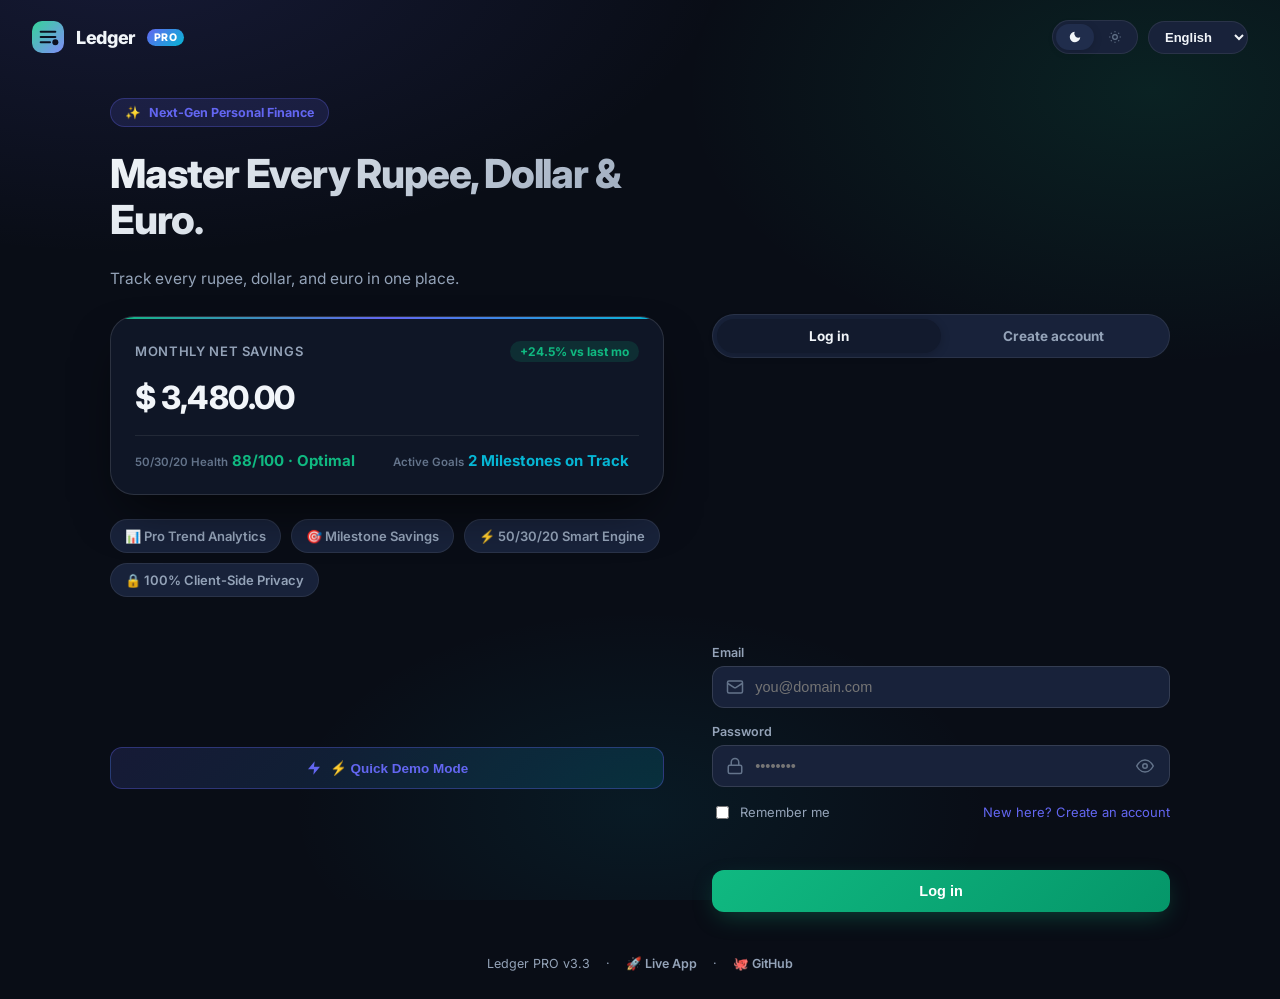
==== commit 2f8087b7: "feat: add About section and live links in settings and footer" ====
--- a/index.html
+++ b/index.html
@@ -182,6 +182,14 @@
       </section>
     </div>
   </main>
+
+  <footer style="text-align: center; padding: 20px 16px 28px; font-size: 12.5px; color: var(--text-dim); display: flex; justify-content: center; gap: 16px; align-items: center; flex-wrap: wrap;">
+    <span>Ledger PRO v3.3</span>
+    <span>·</span>
+    <a href="https://ledger-seven-phi.vercel.app" style="color: var(--text-dim); text-decoration: none; font-weight: 600;">🚀 Live App</a>
+    <span>·</span>
+    <a href="https://github.com/tiwarinaman319-ops/Ledger" target="_blank" rel="noopener noreferrer" style="color: var(--text-dim); text-decoration: none; font-weight: 600;">🐙 GitHub</a>
+  </footer>
 </div>
 
 <script src="js/i18n.js?v=3.0"></script>
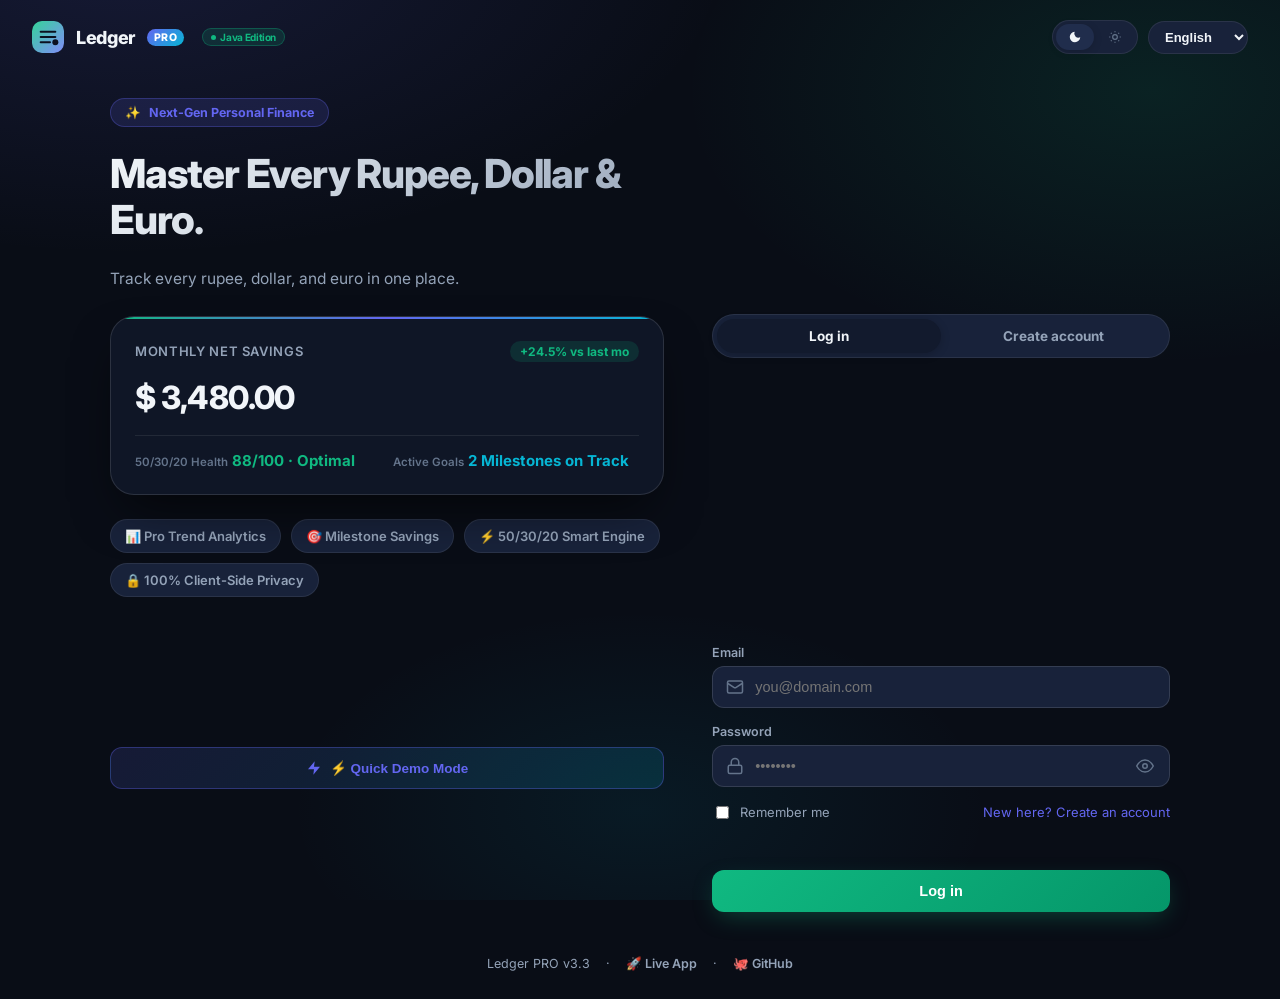
==== commit 7cbe41a6: "feat: migrate backend from Python to pure Java SE REST server with persistent storage and telemetry" ====
--- a/index.html
+++ b/index.html
@@ -4,6 +4,11 @@
 <meta charset="UTF-8">
 <meta name="viewport" content="width=device-width, initial-scale=1.0">
 <title>Ledger — Next-Gen Personal Wealth & Expenses</title>
+<meta name="description" content="Master every rupee, dollar, and euro in one place. Analyze spending velocity, automate 50/30/20 budgets, and crush your financial goals with an interactive AI financial copilot.">
+<meta property="og:title" content="Ledger — Next-Gen Personal Wealth & Expenses">
+<meta property="og:description" content="Next-gen personal wealth management platform with real-time multi-currency engine, AI copilot, and pro wealth calculators.">
+<meta property="og:type" content="website">
+<meta property="og:url" content="https://ledger-seven-phi.vercel.app">
 <link rel="icon" href="assets/icon.svg" type="image/svg+xml">
 <script src="js/theme.js?v=3.0"></script>
 <link rel="preconnect" href="https://fonts.googleapis.com">
@@ -19,6 +24,7 @@
       <img src="assets/icon.svg" class="app-logo-img" width="34" height="34" alt="Ledger Logo">
       <span>Ledger</span>
       <span class="badge-pro">PRO</span>
+      <span class="badge-pill" style="font-size: 10px; font-weight: 700; padding: 2px 8px; border-radius: 999px; background: rgba(16, 185, 129, 0.15); color: var(--emerald); border: 1px solid rgba(16, 185, 129, 0.3); display: inline-flex; align-items: center; gap: 4px; margin-left: 6px;" title="Pure Java HTTP & REST API Engine"><span style="width: 5px; height: 5px; border-radius: 50%; background: #10b981; display: inline-block;"></span> Java Edition</span>
     </div>
     <div class="login-header-actions">
       <div class="theme-switch">
--- a/css/style.css
+++ b/css/style.css
@@ -79,6 +79,8 @@
   margin: 0;
   padding: 0;
   min-height: 100vh;
+  max-width: 100vw;
+  overflow-x: hidden;
   background-color: var(--bg);
   background-image:
     radial-gradient(1000px 500px at 10% -5%, var(--bg-glow-1), transparent 60%),
@@ -738,10 +740,23 @@
   .topbar-mobile-brand { display: flex !important; }
   .topbar-greeting { display: none; }
   .bottom-nav { display: flex !important; }
-  .section { padding: 20px 16px 100px; }
+  .section { padding: 18px 14px 100px; max-width: 100vw; overflow-x: hidden; }
+  .app-topbar { padding: 12px 14px; }
 }
 @media (max-width: 680px) {
-  .topbar-controls .active-rate-indicator { display: none; }
+  .topbar-controls .active-rate-indicator { display: none !important; }
+  .topbar-controls .forex-trend-pill, .topbar-controls #openForexTrendsBtn, .topbar-controls .forex-pill-btn { display: none !important; }
+  .topbar-controls #languageSelect, .topbar-controls .language-sync-select { display: none !important; }
+  .topbar-controls { gap: 6px; }
+}
+@media (max-width: 480px) {
+  .app-topbar { padding: 10px 12px; }
+  .topbar-mobile-brand { gap: 6px; }
+  .topbar-mobile-brand span { font-size: 15px; }
+  .topbar-controls { gap: 4px; }
+  .topbar-controls select.icon-select, .topbar-controls #currencySelect { padding: 5px 6px; font-size: 11.5px; max-width: 90px; }
+  .topbar-controls .theme-switch button { width: 28px; height: 28px; padding: 4px; }
+  .topbar-controls .icon-btn { width: 32px; height: 32px; }
 }
 @media (min-width: 900px) {
   .bottom-nav { display: none !important; }
@@ -2741,4 +2756,156 @@
   }
 }
 
-
+/* ==========================================================================
+   CATEGORY BREAKDOWN PILLS & CLICK-TO-FILTER
+   ========================================================================== */
+.category-pills-wrap {
+  display: flex;
+  gap: 8px;
+  overflow-x: auto;
+  padding: 4px 2px 10px;
+  margin-bottom: 14px;
+  -webkit-overflow-scrolling: touch;
+  scrollbar-width: thin;
+}
+.category-pill-btn {
+  display: inline-flex;
+  align-items: center;
+  gap: 6px;
+  padding: 6px 12px;
+  border-radius: 999px;
+  background: var(--surface-2);
+  border: 1px solid var(--border);
+  color: var(--text-dim);
+  font-size: 12px;
+  font-weight: 600;
+  cursor: pointer;
+  white-space: nowrap;
+  transition: all 0.15s ease;
+  flex-shrink: 0;
+}
+.category-pill-btn:hover {
+  color: var(--text);
+  border-color: var(--border-light);
+  transform: translateY(-1px);
+}
+.category-pill-btn.active {
+  background: var(--indigo);
+  color: #ffffff;
+  border-color: var(--indigo);
+  box-shadow: 0 4px 12px rgba(99, 102, 241, 0.3);
+}
+.category-pill-btn .pill-amt {
+  font-weight: 700;
+  opacity: 0.95;
+}
+.category-pill-btn .pill-pct {
+  font-size: 10.5px;
+  opacity: 0.8;
+  margin-left: 2px;
+}
+
+/* ==========================================================================
+   FAMILY CONTRIBUTION HIGHLIGHT BANNER
+   ========================================================================== */
+.family-contrib-banner {
+  display: flex;
+  align-items: center;
+  justify-content: space-between;
+  gap: 16px;
+  padding: 16px 20px;
+  border-radius: var(--radius);
+  background: linear-gradient(135deg, rgba(99, 102, 241, 0.12), rgba(16, 185, 129, 0.08));
+  border: 1px solid rgba(99, 102, 241, 0.25);
+  margin-bottom: 22px;
+  flex-wrap: wrap;
+}
+.family-contrib-metric {
+  font-size: 22px;
+  font-weight: 800;
+  color: var(--indigo);
+}
+.family-contrib-sub {
+  font-size: 12px;
+  color: var(--text-dim);
+}
+
+/* ==========================================================================
+   SALARY & INCOME-TO-EXPENSE DISTRIBUTION TABLE
+   ========================================================================== */
+.salary-breakdown-card {
+  margin-bottom: 24px;
+}
+.salary-breakdown-table-wrap {
+  overflow-x: auto;
+  border-radius: var(--radius-sm);
+  border: 1px solid var(--border);
+  background: var(--surface);
+}
+.salary-breakdown-table {
+  width: 100%;
+  border-collapse: collapse;
+  font-size: 13.5px;
+  text-align: left;
+}
+.salary-breakdown-table th {
+  padding: 10px 14px;
+  font-size: 11.5px;
+  font-weight: 700;
+  color: var(--text-faint);
+  text-transform: uppercase;
+  letter-spacing: 0.05em;
+  border-bottom: 1px solid var(--border);
+  background: var(--surface-2);
+}
+.salary-breakdown-table td {
+  padding: 12px 14px;
+  border-bottom: 1px solid var(--border);
+}
+.salary-breakdown-table tr:last-child td {
+  border-bottom: none;
+}
+.salary-breakdown-table .row-income {
+  background: rgba(16, 185, 129, 0.06);
+  font-weight: 700;
+}
+.salary-breakdown-table .row-income td {
+  color: var(--emerald);
+}
+.salary-breakdown-table .row-family {
+  background: rgba(99, 102, 241, 0.05);
+}
+.salary-breakdown-table .row-total-exp {
+  background: rgba(244, 63, 94, 0.06);
+  font-weight: 700;
+}
+.salary-breakdown-table .row-total-exp td {
+  color: var(--rose);
+}
+.salary-breakdown-table .row-remaining {
+  background: rgba(6, 182, 212, 0.08);
+  font-weight: 800;
+  font-size: 14.5px;
+}
+.salary-breakdown-table .row-remaining td {
+  color: var(--cyan);
+}
+
+/* ==========================================================================
+   DATE INPUT & BUTTON POLISH
+   ========================================================================== */
+.date-input-sm {
+  padding: 6px 10px;
+  border-radius: 8px;
+  background: var(--surface-2);
+  border: 1px solid var(--border);
+  color: var(--text);
+  font-size: 13px;
+  outline: none;
+}
+.date-input-sm:focus {
+  border-color: var(--indigo);
+}
+
+
+
